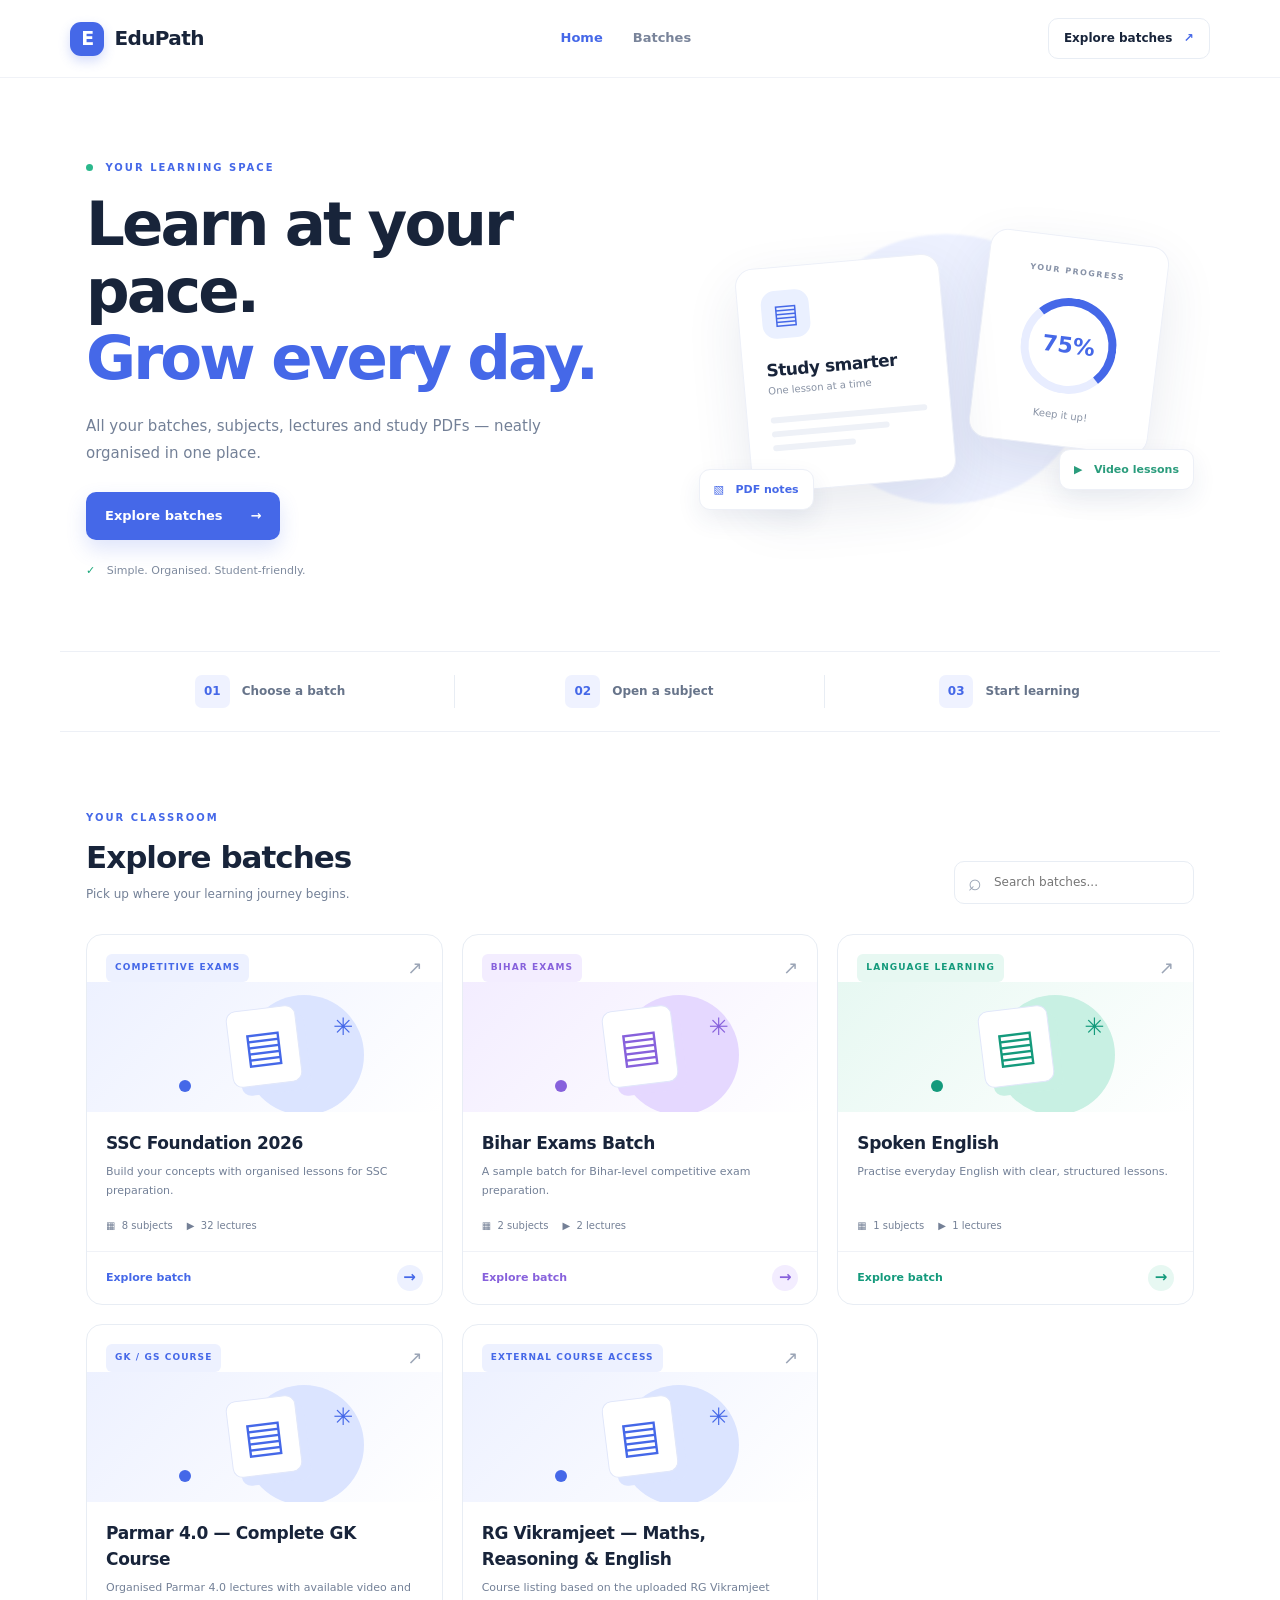
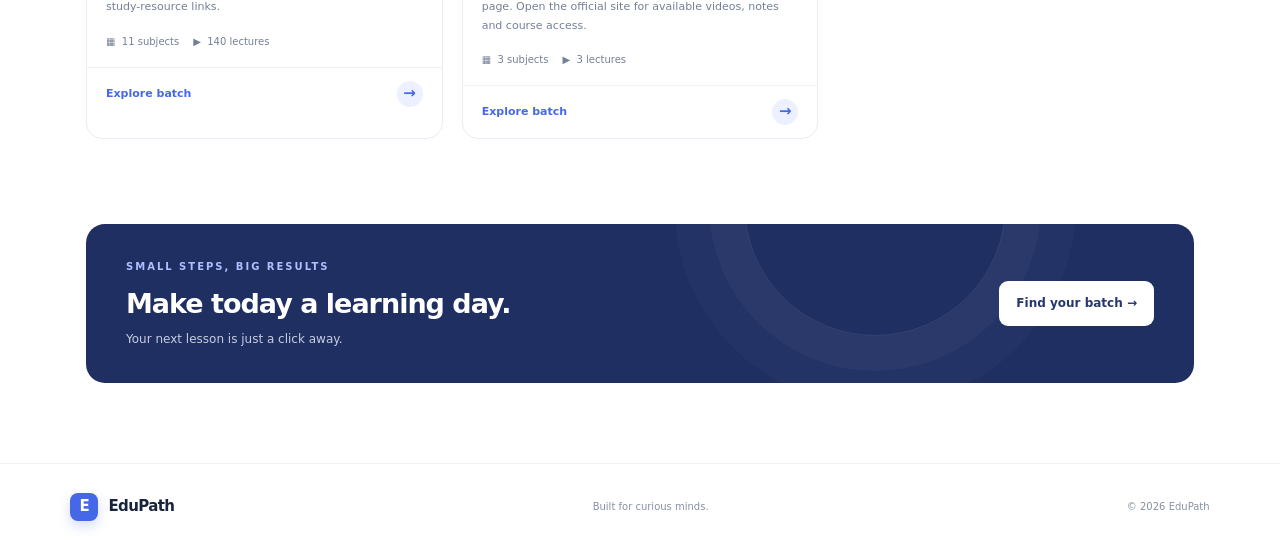
==== index.html @ 5b773308 "Add files via upload" ====
<!doctype html>
<html lang="en">
<head>
  <meta charset="utf-8">
  <meta name="viewport" content="width=device-width, initial-scale=1">
  <meta name="description" content="Free educational batches, subjects, lectures and PDF notes.">
  <title>EduPath — Learn Better</title>
  <link rel="stylesheet" href="styles.css">
</head>
<body>
  <header class="topbar">
    <a class="brand" href="index.html" aria-label="EduPath home"><span class="brand-mark">E</span><span>EduPath</span></a>
    <nav><a class="nav-link active" href="index.html">Home</a><a class="nav-link" href="#batches">Batches</a></nav>
    <a class="top-cta" href="#batches">Explore batches <span aria-hidden="true">↗</span></a>
  </header>

  <main>
    <section class="hero">
      <div class="hero-copy">
        <p class="eyebrow"><span class="eyebrow-dot"></span> YOUR LEARNING SPACE</p>
        <h1>Learn at your pace.<br><span>Grow every day.</span></h1>
        <p class="hero-description">All your batches, subjects, lectures and study PDFs — neatly organised in one place.</p>
        <a class="primary-button" href="#batches">Explore batches <span aria-hidden="true">→</span></a>
        <div class="hero-note"><span class="note-icon">✓</span> Simple. Organised. Student-friendly.</div>
      </div>
      <div class="hero-art" aria-hidden="true">
        <div class="art-glow"></div>
        <div class="art-card art-card-back"><span class="mini-label">YOUR PROGRESS</span><div class="progress-ring">75%</div><span class="art-muted">Keep it up!</span></div>
        <div class="art-card art-card-main"><div class="book-icon">▤</div><div class="art-title">Study smarter</div><div class="art-muted">One lesson at a time</div><div class="fake-lines"><i></i><i></i><i></i></div></div>
        <div class="floating-chip chip-video">▶ &nbsp; Video lessons</div>
        <div class="floating-chip chip-pdf">▧ &nbsp; PDF notes</div>
      </div>
    </section>

    <section class="stats" aria-label="Platform features">
      <div><strong>01</strong><span>Choose a batch</span></div><div><strong>02</strong><span>Open a subject</span></div><div><strong>03</strong><span>Start learning</span></div>
    </section>

    <section class="section" id="batches">
      <div class="section-heading">
        <div><p class="eyebrow">YOUR CLASSROOM</p><h2>Explore batches</h2><p class="section-subtitle">Pick up where your learning journey begins.</p></div>
        <label class="search-box"><span aria-hidden="true">⌕</span><input id="batch-search" type="search" placeholder="Search batches..." aria-label="Search batches"></label>
      </div>
      <div id="batch-grid" class="batch-grid" aria-live="polite"></div>
      <p id="empty-state" class="empty-state" hidden>No batches match your search.</p>
    </section>
    <section class="bottom-banner"><div><p class="eyebrow">SMALL STEPS, BIG RESULTS</p><h2>Make today a learning day.</h2><p>Your next lesson is just a click away.</p></div><a href="#batches" class="light-button">Find your batch →</a></section>
  </main>

  <footer><a class="brand footer-brand" href="index.html"><span class="brand-mark">E</span><span>EduPath</span></a><span>Built for curious minds.</span><span>© <span id="year"></span> EduPath</span></footer>
  <script src="data.js"></script>
  <script src="app.js"></script>
</body>
</html>
---- styles.css ----
:root{--ink:#18243a;--muted:#738097;--line:#e8edf4;--blue:#4568e8;--blue-dark:#3150c9;--paper:#fff;--soft:#f6f8fc;--green:#22a783;--shadow:0 14px 38px rgba(31,49,86,.07)}*{box-sizing:border-box}html{scroll-behavior:smooth}body{margin:0;background:#fff;color:var(--ink);font-family:Inter,ui-sans-serif,system-ui,-apple-system,BlinkMacSystemFont,"Segoe UI",sans-serif;font-size:15px;line-height:1.55}a{color:inherit;text-decoration:none}.topbar{height:78px;padding:0 max(5.5%,calc((100% - 1160px)/2));display:flex;align-items:center;justify-content:space-between;border-bottom:1px solid #f0f2f7;background:rgba(255,255,255,.94);gap:24px}.brand{display:inline-flex;align-items:center;gap:10px;font-weight:800;font-size:20px;letter-spacing:-.6px}.brand-mark{width:34px;height:34px;border-radius:11px;display:grid;place-items:center;background:var(--blue);color:white;font-size:19px;box-shadow:0 5px 12px #4568e83b}.topbar nav{display:flex;align-items:center;gap:30px}.nav-link{color:#79849a;font-size:13px;font-weight:650}.nav-link.active,.nav-link:hover{color:var(--blue)}.top-cta{padding:10px 15px;border:1px solid var(--line);border-radius:10px;font-size:12px;font-weight:750;white-space:nowrap}.top-cta span{color:var(--blue);margin-left:7px}.hero{max-width:1160px;margin:auto;padding:82px 26px 72px;display:grid;grid-template-columns:1.05fr .95fr;align-items:center;gap:65px;min-height:470px}.eyebrow{font-size:10px;letter-spacing:2px;font-weight:850;color:var(--blue);margin:0 0 14px}.eyebrow-dot{display:inline-block;width:7px;height:7px;border-radius:50%;background:#2bb88c;margin-right:7px}.hero h1,.page-hero h1{font-size:clamp(40px,5vw,61px);line-height:1.1;letter-spacing:-2.9px;margin:0;font-weight:820}.hero h1 span{color:var(--blue)}.hero-description{max-width:475px;color:var(--muted);font-size:15px;line-height:1.8;margin:22px 0 25px}.primary-button{display:inline-flex;align-items:center;gap:28px;background:var(--blue);color:#fff;padding:14px 19px;border-radius:10px;font-weight:750;font-size:13px;box-shadow:0 9px 20px #4568e82d;transition:transform .2s,background .2s}.primary-button:hover{background:var(--blue-dark);transform:translateY(-2px)}.hero-note{font-size:11px;color:#7e8a9e;margin-top:22px}.note-icon{color:#19a77a;font-weight:900;margin-right:8px}.hero-art{height:315px;position:relative;display:grid;place-items:center}.art-glow{position:absolute;width:290px;height:270px;border-radius:50%;background:#edf1ff;filter:blur(1px)}.art-card{position:absolute;background:#fff;border:1px solid #edf0f8;border-radius:18px;box-shadow:0 22px 55px #263b691b}.art-card-back{width:180px;height:210px;right:7%;top:25px;transform:rotate(7deg);padding:20px 17px;text-align:center}.mini-label{font-size:8px;letter-spacing:1.5px;color:#8893a8;font-weight:800}.progress-ring{width:96px;height:96px;border-radius:50%;border:8px solid #e8edff;border-top-color:var(--blue);border-right-color:var(--blue);display:grid;place-items:center;margin:17px auto 9px;color:var(--blue);font-size:22px;font-weight:850}.art-muted{font-size:10px;color:#8993a5}.art-card-main{width:205px;height:225px;left:9%;top:49px;padding:23px;transform:rotate(-5deg)}.book-icon{width:48px;height:48px;border-radius:14px;background:#eaf0ff;color:var(--blue);display:grid;place-items:center;font-size:27px;margin-bottom:18px}.art-title{font-size:17px;font-weight:850;letter-spacing:-.5px}.fake-lines{display:grid;gap:8px;margin-top:18px}.fake-lines i{height:6px;background:#eef1f7;border-radius:5px}.fake-lines i:nth-child(2){width:75%}.fake-lines i:nth-child(3){width:53%}.floating-chip{position:absolute;padding:11px 14px;background:#fff;border:1px solid #edf0f7;box-shadow:0 10px 24px #263b6915;border-radius:11px;font-size:11px;font-weight:750}.chip-video{right:0;bottom:37px;color:#2a9c7c}.chip-pdf{left:0;bottom:17px;color:var(--blue)}.stats{border-top:1px solid #edf0f6;border-bottom:1px solid #edf0f6;max-width:1160px;margin:auto;display:grid;grid-template-columns:repeat(3,1fr);padding:23px 26px}.stats>div{display:flex;align-items:center;justify-content:center;gap:12px;border-right:1px solid var(--line)}.stats>div:last-child{border:0}.stats strong{font-size:12px;color:var(--blue);background:#eff2ff;padding:7px 9px;border-radius:7px}.stats span{font-size:12px;color:#67748a;font-weight:650}.section{max-width:1160px;margin:auto;padding:78px 26px 85px}.section-heading{display:flex;align-items:flex-end;justify-content:space-between;gap:25px;margin-bottom:30px}.section-heading h2,.bottom-banner h2,.resource-panel h2,.video-caption h2{font-size:31px;line-height:1.2;letter-spacing:-1px;margin:0;font-weight:820}.section-subtitle{font-size:12px;color:var(--muted);margin:9px 0 0}.search-box{width:240px;display:flex;align-items:center;gap:10px;border:1px solid var(--line);border-radius:10px;padding:0 13px;height:43px;color:#9aa4b5}.search-box span{font-size:23px;line-height:1}.search-box input{width:100%;border:0;outline:0;background:transparent;font:inherit;font-size:12px;color:var(--ink)}.batch-grid{display:grid;grid-template-columns:repeat(3,minmax(0,1fr));gap:19px}.batch-card{--accent:var(--blue);--tint:#edf1ff;--orb:#dbe4ff;border:1px solid var(--line);border-radius:16px;overflow:hidden;background:#fff;transition:transform .22s,box-shadow .22s,border-color .22s}.batch-card:hover,.subject-card:hover{transform:translateY(-4px);box-shadow:var(--shadow);border-color:#d9e0f5}.batch-card.violet{--accent:#8761dc;--tint:#f3edff;--orb:#e5d8ff}.batch-card.green{--accent:#149a7c;--tint:#e7f8f2;--orb:#c8f0e3}.batch-card-top{padding:19px 19px 0;display:flex;align-items:center;justify-content:space-between}.category-tag{font-size:9px;letter-spacing:1.1px;font-weight:850;color:var(--accent);background:var(--tint);padding:7px 9px;border-radius:6px}.card-arrow{font-size:18px;color:#9ba5b6}.batch-illustration{height:130px;position:relative;overflow:hidden;display:grid;place-items:center;background:linear-gradient(135deg,var(--tint),#fff)}.illustration-circle{width:120px;height:120px;background:var(--orb);border-radius:50%;position:absolute;right:22%;top:13px}.illustration-book{position:relative;display:grid;place-items:center;width:70px;height:77px;background:#fff;border:1px solid #e1e7fa;box-shadow:8px 9px 0 var(--orb);border-radius:10px;color:var(--accent);font-size:43px;transform:rotate(-7deg)}.illustration-spark{position:absolute;right:25%;top:27px;font-size:24px;color:var(--accent)}.illustration-dot{position:absolute;left:26%;bottom:20px;width:12px;height:12px;border-radius:50%;background:var(--accent)}.batch-card-content{padding:18px 19px 17px}.batch-card-content h3,.subject-card h3{font-size:17px;letter-spacing:-.35px;margin:0 0 7px;font-weight:800}.batch-card-content p,.subject-card p{font-size:11px;color:var(--muted);line-height:1.7;margin:0;min-height:38px}.card-meta{display:flex;flex-wrap:wrap;gap:14px;margin-top:17px;color:#748096;font-size:10px}.card-bottom{padding:13px 19px;border-top:1px solid #f0f2f7;display:flex;align-items:center;justify-content:space-between;font-size:11px;font-weight:750;color:var(--accent)}.round-arrow{display:grid;place-items:center;width:26px;height:26px;border-radius:50%;background:var(--tint);font-size:15px}.empty-state{padding:30px;text-align:center;color:var(--muted);background:var(--soft);border-radius:12px;font-size:13px}.bottom-banner{max-width:1108px;margin:0 auto 80px;padding:35px 40px;border-radius:19px;background:#202f62;color:#fff;display:flex;align-items:center;justify-content:space-between;gap:25px;position:relative;overflow:hidden}.bottom-banner:after{content:"";position:absolute;width:260px;height:260px;border:1px solid #ffffff17;border-radius:50%;right:17%;top:-150px;box-shadow:0 0 0 35px #ffffff08,0 0 0 70px #ffffff05;pointer-events:none}.bottom-banner .eyebrow{color:#aebfff}.bottom-banner h2{font-size:27px}.bottom-banner p:not(.eyebrow){font-size:12px;color:#c6cde2;margin:9px 0 0}.light-button{white-space:nowrap;padding:13px 17px;background:#fff;color:#27376c;border-radius:9px;font-size:12px;font-weight:800;z-index:1}footer{border-top:1px solid #edf0f6;min-height:86px;padding:20px max(5.5%,calc((100% - 1160px)/2));display:flex;align-items:center;justify-content:space-between;gap:18px;color:#8791a4;font-size:10px}.footer-brand{font-size:15px;color:var(--ink)}.footer-brand .brand-mark{width:28px;height:28px;border-radius:8px;font-size:15px}.inner-page{min-height:70vh}.breadcrumbs{max-width:1160px;margin:auto;padding:25px 26px 0;display:flex;gap:10px;align-items:center;font-size:11px;color:#8a95a8}.breadcrumbs a{color:var(--blue);font-weight:650}.page-hero{padding:49px 26px 38px;max-width:1160px;margin:auto}.page-hero h1{font-size:clamp(35px,4vw,49px);letter-spacing:-2px}.page-hero .hero-description{margin:15px 0 17px}.meta-pills{display:flex;gap:9px;flex-wrap:wrap}.meta-pills span,.status-pill{background:#f0f3ff;color:#4a63c5;border-radius:7px;padding:7px 10px;font-size:10px;font-weight:750}.inner-section{padding-top:35px}.subject-grid{display:grid;grid-template-columns:repeat(3,minmax(0,1fr));gap:17px}.subject-card{border:1px solid var(--line);border-radius:14px;padding:20px;transition:transform .2s,box-shadow .2s,border-color .2s}.subject-card-top{display:flex;align-items:center;justify-content:space-between;margin-bottom:22px}.subject-icon{width:47px;height:47px;display:grid;place-items:center;border-radius:13px;background:#edf1ff;color:#4665de;font-size:22px;font-weight:800}.icon-1{background:#e8f8f2;color:#199779}.icon-2{background:#fff3e5;color:#d98b28}.icon-3{background:#f3edff;color:#8761dc}.subject-card h3{font-size:16px}.subject-card p{min-height:40px}.subject-card-bottom{border-top:1px solid #f0f2f7;margin-top:18px;padding-top:14px;display:flex;justify-content:space-between;gap:10px;font-size:10px;color:#77839a}.subject-card-bottom span:last-child{font-weight:750;color:var(--blue)}.lecture-list{display:grid;gap:10px}.lecture-row{display:flex;align-items:center;gap:16px;padding:17px 19px;border:1px solid var(--line);border-radius:12px;transition:background .2s,border-color .2s}.lecture-row:hover{background:#fafbff;border-color:#dce3f7}.lecture-number{font-size:11px;font-weight:800;color:#9ca7b9;width:22px}.lecture-play{width:38px;height:38px;border-radius:11px;display:grid;place-items:center;background:#edf1ff;color:var(--blue);font-size:12px}.lecture-info{flex:1;min-width:0;display:grid;gap:4px}.lecture-info strong{font-size:13px}.lecture-info small{font-size:10px;color:var(--muted);white-space:nowrap;overflow:hidden;text-overflow:ellipsis}.lecture-duration{font-size:10px;color:#8994a7;white-space:nowrap}.row-arrow{font-size:17px;color:var(--blue)}.compact-hero{padding-bottom:26px}.compact-hero h1{font-size:clamp(31px,4vw,43px)}.lecture-detail-grid{max-width:1108px;margin:0 auto 80px;padding:0 26px;display:grid;grid-template-columns:1.5fr .8fr;gap:22px;align-items:start}.video-panel,.resource-panel{border:1px solid var(--line);border-radius:16px;overflow:hidden;background:#fff}.video-frame{aspect-ratio:16/9;background:#1e2d5b;display:grid;place-items:center}.video-frame iframe{width:100%;height:100%;border:0}.video-placeholder{display:flex;flex-direction:column;align-items:center;gap:10px;color:#fff;text-align:center;padding:20px}.video-placeholder strong{font-size:16px}.video-placeholder span:not(.play-big),.video-placeholder a{font-size:11px;color:#c4cdea}.play-big{display:grid;place-items:center;width:56px;height:56px;border-radius:50%;background:#ffffff20;border:1px solid #ffffff4a;font-size:19px;padding-left:3px}.video-caption{padding:20px;display:flex;align-items:center;justify-content:space-between;gap:15px}.video-caption .eyebrow{margin-bottom:7px}.video-caption h2{font-size:17px}.resource-panel{padding:23px}.resource-panel h2{font-size:22px}.resource-panel .section-subtitle{line-height:1.7;margin-bottom:22px}.resource-link{display:flex;align-items:center;gap:12px;padding:13px 0;border-top:1px solid #edf0f6}.resource-icon{width:39px;height:42px;border-radius:9px;display:grid;place-items:center;background:#fff0ee;color:#df6659;font-size:10px;font-weight:900}.video-resource{background:#edf1ff;color:var(--blue)}.resource-link>span:nth-child(2){display:grid;gap:4px;flex:1}.resource-link strong{font-size:11px}.resource-link small{font-size:10px;color:var(--muted)}.resource-link>b{color:var(--blue)}.disabled-link{opacity:.55}.resource-tip{margin-top:15px;padding:12px;background:#f6f8fc;border-radius:9px;font-size:10px;color:#77839a;line-height:1.7}.resource-tip code{color:#425bd0;font-size:10px} [hidden]{display:none!important}
@media(max-width:850px){.hero{gap:25px;padding-top:62px}.hero h1{font-size:48px}.batch-grid,.subject-grid{grid-template-columns:repeat(2,minmax(0,1fr))}.bottom-banner{margin-left:26px;margin-right:26px}.lecture-detail-grid{grid-template-columns:1fr}.resource-panel{max-width:none}}@media(max-width:600px){.topbar{height:67px;padding:0 18px;gap:10px}.brand{font-size:17px}.brand-mark{width:30px;height:30px}.topbar nav{gap:13px}.nav-link{font-size:11px}.top-cta{padding:8px 10px;font-size:10px}.hero{grid-template-columns:1fr;padding:55px 22px 40px;gap:5px}.hero h1{font-size:45px;letter-spacing:-2px}.hero-description{font-size:13px;margin:17px 0 20px}.hero-art{height:260px;max-width:380px;width:100%;margin:0 auto}.art-card-main{left:10%;top:32px;transform:scale(.88) rotate(-5deg)}.art-card-back{right:8%;top:17px;transform:scale(.88) rotate(7deg)}.chip-video{right:0;bottom:22px}.chip-pdf{left:0;bottom:7px}.stats{padding:17px 8px}.stats>div{gap:6px;flex-direction:column;text-align:center}.stats strong{font-size:10px;padding:5px 7px}.stats span{font-size:9px}.section{padding:55px 18px 60px}.section-heading{align-items:flex-start;flex-direction:column;gap:17px}.section-heading h2{font-size:27px}.search-box{width:100%}.batch-grid,.subject-grid{grid-template-columns:1fr}.batch-illustration{height:115px}.batch-card-content p{min-height:0}.bottom-banner{margin:0 18px 55px;padding:27px 23px;align-items:flex-start;flex-direction:column}.bottom-banner h2{font-size:24px}.bottom-banner:after{right:-70px}footer{padding:22px 18px;flex-wrap:wrap;justify-content:space-between}footer>span:nth-child(2){display:none}.breadcrumbs{padding:20px 18px 0;flex-wrap:wrap}.page-hero{padding:37px 18px 28px}.page-hero h1{font-size:36px}.inner-section{padding-top:28px}.lecture-row{padding:13px 11px;gap:9px}.lecture-number{width:18px;font-size:10px}.lecture-play{width:32px;height:32px}.lecture-info strong{font-size:11px}.lecture-info small{font-size:9px}.lecture-duration{font-size:9px}.row-arrow{font-size:14px}.lecture-detail-grid{padding:0 18px;margin-bottom:55px}.video-caption{padding:15px;align-items:flex-start;flex-direction:column}.resource-panel{padding:19px}.compact-hero h1{font-size:31px}}
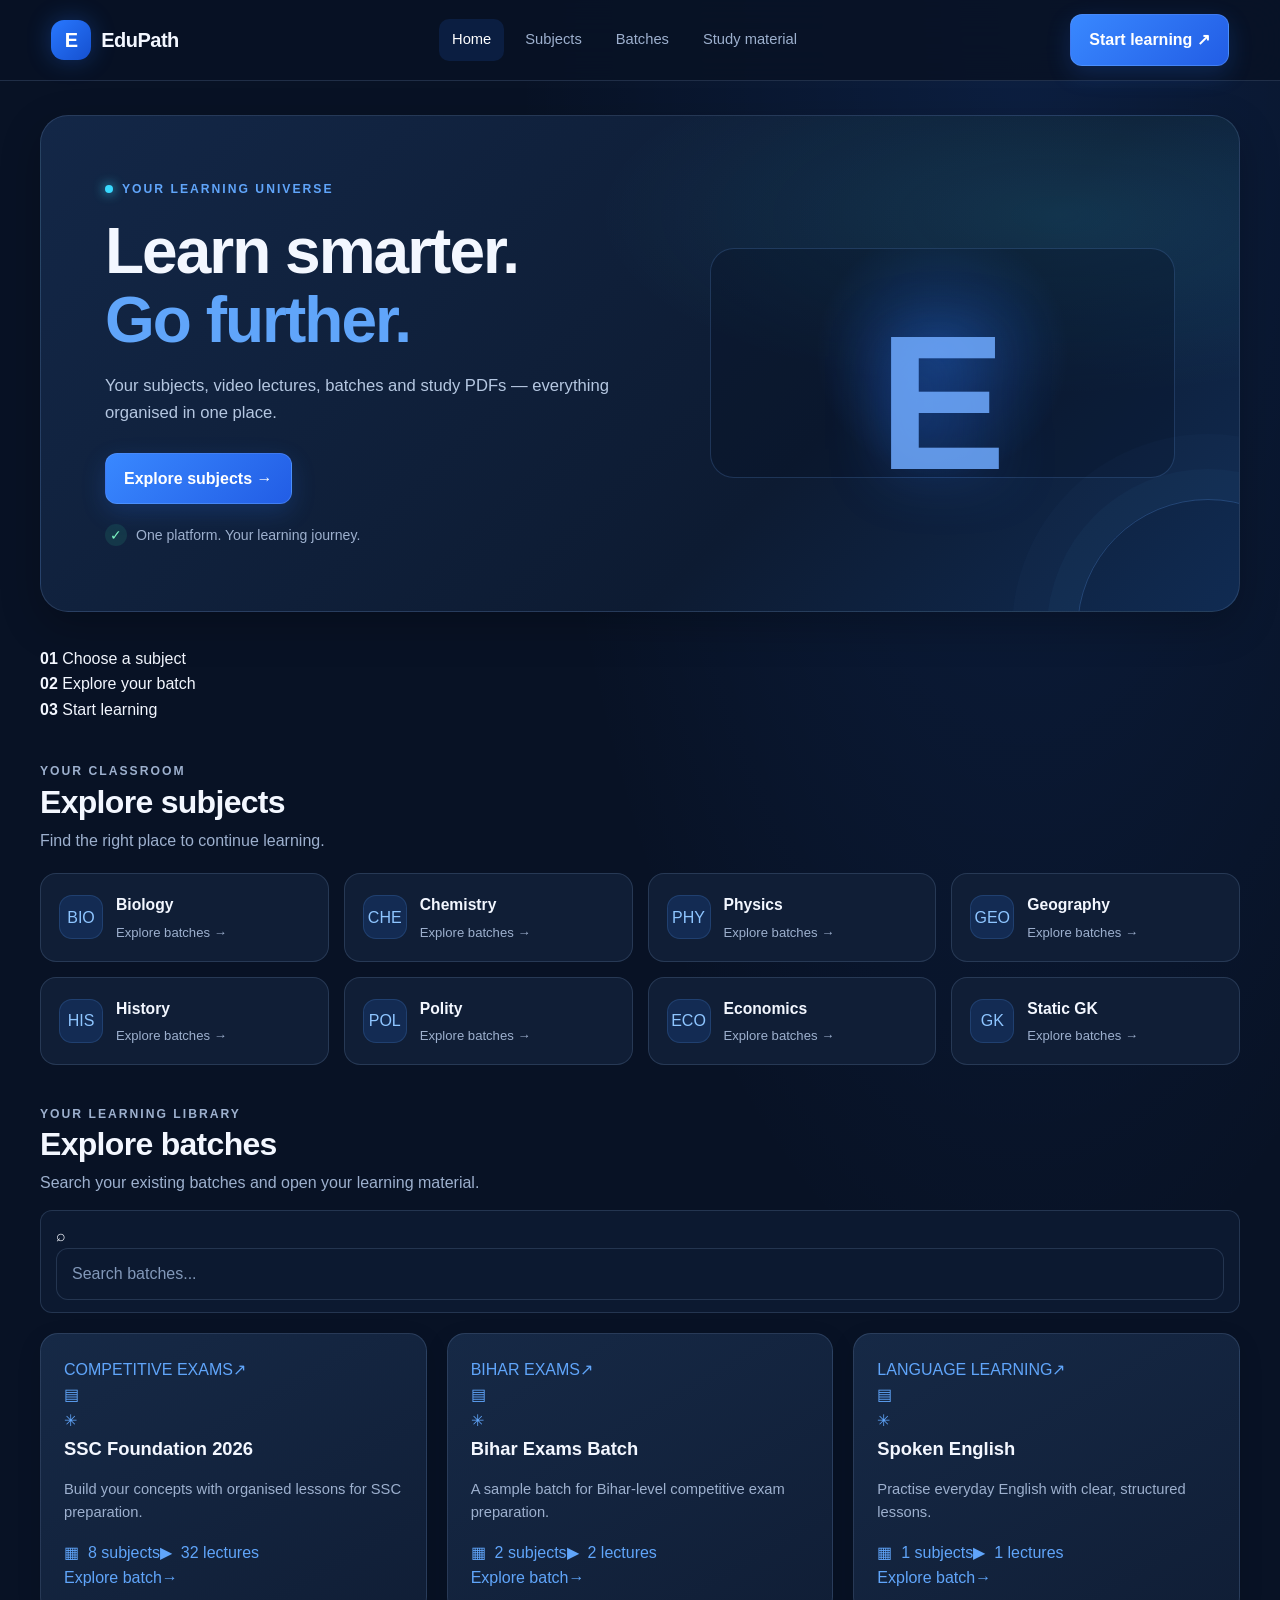
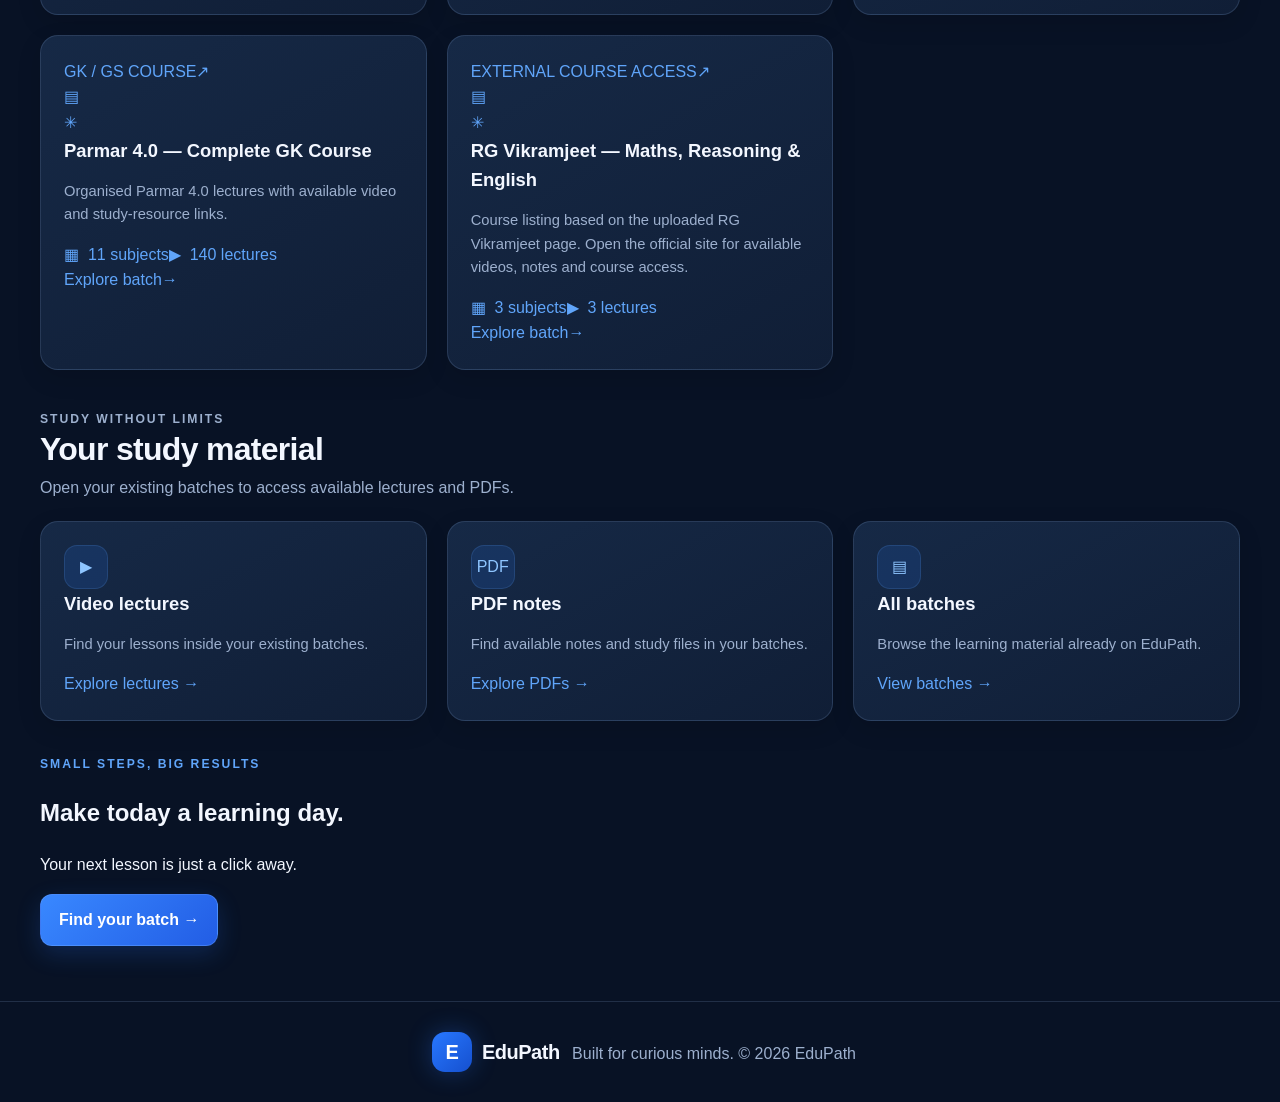
==== commit 5962be9d: "Update index.html" ====
--- a/index.html
+++ b/index.html
@@ -1,54 +1,220 @@
+
 <!doctype html>
 <html lang="en">
 <head>
   <meta charset="utf-8">
   <meta name="viewport" content="width=device-width, initial-scale=1">
-  <meta name="description" content="Free educational batches, subjects, lectures and PDF notes.">
-  <title>EduPath — Learn Better</title>
+  <meta name="theme-color" content="#081225">
+  <meta name="description" content="EduPath — your subjects, batches, video lectures and study PDFs in one place.">
+  <title>EduPath — Your Learning Universe</title>
   <link rel="stylesheet" href="styles.css">
 </head>
 <body>
+
   <header class="topbar">
-    <a class="brand" href="index.html" aria-label="EduPath home"><span class="brand-mark">E</span><span>EduPath</span></a>
-    <nav><a class="nav-link active" href="index.html">Home</a><a class="nav-link" href="#batches">Batches</a></nav>
-    <a class="top-cta" href="#batches">Explore batches <span aria-hidden="true">↗</span></a>
+    <a class="brand" href="index.html" aria-label="EduPath home">
+      <span class="brand-mark">E</span>
+      <span>EduPath</span>
+    </a>
+
+    <nav aria-label="Main navigation">
+      <a class="nav-link active" href="index.html">Home</a>
+      <a class="nav-link" href="#subjects">Subjects</a>
+      <a class="nav-link" href="#batches">Batches</a>
+      <a class="nav-link" href="#study-material">Study material</a>
+    </nav>
+
+    <a class="top-cta" href="#batches">Start learning ↗</a>
   </header>
 
   <main>
+
     <section class="hero">
       <div class="hero-copy">
-        <p class="eyebrow"><span class="eyebrow-dot"></span> YOUR LEARNING SPACE</p>
-        <h1>Learn at your pace.<br><span>Grow every day.</span></h1>
-        <p class="hero-description">All your batches, subjects, lectures and study PDFs — neatly organised in one place.</p>
-        <a class="primary-button" href="#batches">Explore batches <span aria-hidden="true">→</span></a>
-        <div class="hero-note"><span class="note-icon">✓</span> Simple. Organised. Student-friendly.</div>
-      </div>
-      <div class="hero-art" aria-hidden="true">
-        <div class="art-glow"></div>
-        <div class="art-card art-card-back"><span class="mini-label">YOUR PROGRESS</span><div class="progress-ring">75%</div><span class="art-muted">Keep it up!</span></div>
-        <div class="art-card art-card-main"><div class="book-icon">▤</div><div class="art-title">Study smarter</div><div class="art-muted">One lesson at a time</div><div class="fake-lines"><i></i><i></i><i></i></div></div>
-        <div class="floating-chip chip-video">▶ &nbsp; Video lessons</div>
-        <div class="floating-chip chip-pdf">▧ &nbsp; PDF notes</div>
-      </div>
-    </section>
-
-    <section class="stats" aria-label="Platform features">
-      <div><strong>01</strong><span>Choose a batch</span></div><div><strong>02</strong><span>Open a subject</span></div><div><strong>03</strong><span>Start learning</span></div>
+        <p class="eyebrow">
+          <span class="eyebrow-dot"></span>
+          YOUR LEARNING UNIVERSE
+        </p>
+
+        <h1>
+          Learn smarter.<br>
+          <span>Go further.</span>
+        </h1>
+
+        <p class="hero-description">
+          Your subjects, video lectures, batches and study PDFs —
+          everything organised in one place.
+        </p>
+
+        <a class="primary-button" href="#subjects">
+          Explore subjects →
+        </a>
+
+        <div class="hero-note">
+          <span class="note-icon">✓</span>
+          One platform. Your learning journey.
+        </div>
+      </div>
+
+      <div class="hero-art" aria-hidden="true"></div>
+    </section>
+
+    <section class="stats" aria-label="How EduPath works">
+      <div>
+        <strong>01</strong>
+        <span>Choose a subject</span>
+      </div>
+      <div>
+        <strong>02</strong>
+        <span>Explore your batch</span>
+      </div>
+      <div>
+        <strong>03</strong>
+        <span>Start learning</span>
+      </div>
+    </section>
+
+    <section class="section" id="subjects">
+      <div class="section-heading">
+        <div>
+          <p class="eyebrow">YOUR CLASSROOM</p>
+          <h2>Explore subjects</h2>
+          <p class="section-subtitle">
+            Find the right place to continue learning.
+          </p>
+        </div>
+      </div>
+
+      <div class="subject-grid">
+        <a class="subject-card" href="#batches">
+          <span class="subject-icon">BIO</span>
+          <span><h3>Biology</h3><p>Explore batches →</p></span>
+        </a>
+
+        <a class="subject-card" href="#batches">
+          <span class="subject-icon">CHE</span>
+          <span><h3>Chemistry</h3><p>Explore batches →</p></span>
+        </a>
+
+        <a class="subject-card" href="#batches">
+          <span class="subject-icon">PHY</span>
+          <span><h3>Physics</h3><p>Explore batches →</p></span>
+        </a>
+
+        <a class="subject-card" href="#batches">
+          <span class="subject-icon">GEO</span>
+          <span><h3>Geography</h3><p>Explore batches →</p></span>
+        </a>
+
+        <a class="subject-card" href="#batches">
+          <span class="subject-icon">HIS</span>
+          <span><h3>History</h3><p>Explore batches →</p></span>
+        </a>
+
+        <a class="subject-card" href="#batches">
+          <span class="subject-icon">POL</span>
+          <span><h3>Polity</h3><p>Explore batches →</p></span>
+        </a>
+
+        <a class="subject-card" href="#batches">
+          <span class="subject-icon">ECO</span>
+          <span><h3>Economics</h3><p>Explore batches →</p></span>
+        </a>
+
+        <a class="subject-card" href="#batches">
+          <span class="subject-icon">GK</span>
+          <span><h3>Static GK</h3><p>Explore batches →</p></span>
+        </a>
+      </div>
     </section>
 
     <section class="section" id="batches">
       <div class="section-heading">
-        <div><p class="eyebrow">YOUR CLASSROOM</p><h2>Explore batches</h2><p class="section-subtitle">Pick up where your learning journey begins.</p></div>
-        <label class="search-box"><span aria-hidden="true">⌕</span><input id="batch-search" type="search" placeholder="Search batches..." aria-label="Search batches"></label>
-      </div>
+        <div>
+          <p class="eyebrow">YOUR LEARNING LIBRARY</p>
+          <h2>Explore batches</h2>
+          <p class="section-subtitle">
+            Search your existing batches and open your learning material.
+          </p>
+        </div>
+
+        <label class="search-box">
+          <span aria-hidden="true">⌕</span>
+          <input
+            id="batch-search"
+            type="search"
+            placeholder="Search batches..."
+            aria-label="Search batches"
+          >
+        </label>
+      </div>
+
+      <!-- Keep this ID so app.js can load your existing batches. -->
       <div id="batch-grid" class="batch-grid" aria-live="polite"></div>
-      <p id="empty-state" class="empty-state" hidden>No batches match your search.</p>
-    </section>
-    <section class="bottom-banner"><div><p class="eyebrow">SMALL STEPS, BIG RESULTS</p><h2>Make today a learning day.</h2><p>Your next lesson is just a click away.</p></div><a href="#batches" class="light-button">Find your batch →</a></section>
+
+      <p id="empty-state" class="empty-state" hidden>
+        No batches match your search.
+      </p>
+    </section>
+
+    <section class="section" id="study-material">
+      <div class="section-heading">
+        <div>
+          <p class="eyebrow">STUDY WITHOUT LIMITS</p>
+          <h2>Your study material</h2>
+          <p class="section-subtitle">
+            Open your existing batches to access available lectures and PDFs.
+          </p>
+        </div>
+      </div>
+
+      <div class="batch-grid">
+        <a class="batch-card" href="#batches">
+          <div class="card-icon">▶</div>
+          <h3>Video lectures</h3>
+          <p>Find your lessons inside your existing batches.</p>
+          <span>Explore lectures →</span>
+        </a>
+
+        <a class="batch-card" href="#batches">
+          <div class="card-icon">PDF</div>
+          <h3>PDF notes</h3>
+          <p>Find available notes and study files in your batches.</p>
+          <span>Explore PDFs →</span>
+        </a>
+
+        <a class="batch-card" href="#batches">
+          <div class="card-icon">▤</div>
+          <h3>All batches</h3>
+          <p>Browse the learning material already on EduPath.</p>
+          <span>View batches →</span>
+        </a>
+      </div>
+    </section>
+
+    <section class="bottom-banner">
+      <div>
+        <p class="eyebrow">SMALL STEPS, BIG RESULTS</p>
+        <h2>Make today a learning day.</h2>
+        <p>Your next lesson is just a click away.</p>
+      </div>
+      <a href="#batches" class="primary-button">Find your batch →</a>
+    </section>
+
   </main>
 
-  <footer><a class="brand footer-brand" href="index.html"><span class="brand-mark">E</span><span>EduPath</span></a><span>Built for curious minds.</span><span>© <span id="year"></span> EduPath</span></footer>
+  <footer>
+    <a class="brand footer-brand" href="index.html">
+      <span class="brand-mark">E</span>
+      <span>EduPath</span>
+    </a>
+    <span>Built for curious minds.</span>
+    <span>© <span id="year"></span> EduPath</span>
+  </footer>
+
+  <!-- Keep both existing scripts connected. -->
   <script src="data.js"></script>
   <script src="app.js"></script>
+
 </body>
-</html>+</html>
--- a/styles.css
+++ b/styles.css
@@ -1,2 +1,674 @@
-:root{--ink:#18243a;--muted:#738097;--line:#e8edf4;--blue:#4568e8;--blue-dark:#3150c9;--paper:#fff;--soft:#f6f8fc;--green:#22a783;--shadow:0 14px 38px rgba(31,49,86,.07)}*{box-sizing:border-box}html{scroll-behavior:smooth}body{margin:0;background:#fff;color:var(--ink);font-family:Inter,ui-sans-serif,system-ui,-apple-system,BlinkMacSystemFont,"Segoe UI",sans-serif;font-size:15px;line-height:1.55}a{color:inherit;text-decoration:none}.topbar{height:78px;padding:0 max(5.5%,calc((100% - 1160px)/2));display:flex;align-items:center;justify-content:space-between;border-bottom:1px solid #f0f2f7;background:rgba(255,255,255,.94);gap:24px}.brand{display:inline-flex;align-items:center;gap:10px;font-weight:800;font-size:20px;letter-spacing:-.6px}.brand-mark{width:34px;height:34px;border-radius:11px;display:grid;place-items:center;background:var(--blue);color:white;font-size:19px;box-shadow:0 5px 12px #4568e83b}.topbar nav{display:flex;align-items:center;gap:30px}.nav-link{color:#79849a;font-size:13px;font-weight:650}.nav-link.active,.nav-link:hover{color:var(--blue)}.top-cta{padding:10px 15px;border:1px solid var(--line);border-radius:10px;font-size:12px;font-weight:750;white-space:nowrap}.top-cta span{color:var(--blue);margin-left:7px}.hero{max-width:1160px;margin:auto;padding:82px 26px 72px;display:grid;grid-template-columns:1.05fr .95fr;align-items:center;gap:65px;min-height:470px}.eyebrow{font-size:10px;letter-spacing:2px;font-weight:850;color:var(--blue);margin:0 0 14px}.eyebrow-dot{display:inline-block;width:7px;height:7px;border-radius:50%;background:#2bb88c;margin-right:7px}.hero h1,.page-hero h1{font-size:clamp(40px,5vw,61px);line-height:1.1;letter-spacing:-2.9px;margin:0;font-weight:820}.hero h1 span{color:var(--blue)}.hero-description{max-width:475px;color:var(--muted);font-size:15px;line-height:1.8;margin:22px 0 25px}.primary-button{display:inline-flex;align-items:center;gap:28px;background:var(--blue);color:#fff;padding:14px 19px;border-radius:10px;font-weight:750;font-size:13px;box-shadow:0 9px 20px #4568e82d;transition:transform .2s,background .2s}.primary-button:hover{background:var(--blue-dark);transform:translateY(-2px)}.hero-note{font-size:11px;color:#7e8a9e;margin-top:22px}.note-icon{color:#19a77a;font-weight:900;margin-right:8px}.hero-art{height:315px;position:relative;display:grid;place-items:center}.art-glow{position:absolute;width:290px;height:270px;border-radius:50%;background:#edf1ff;filter:blur(1px)}.art-card{position:absolute;background:#fff;border:1px solid #edf0f8;border-radius:18px;box-shadow:0 22px 55px #263b691b}.art-card-back{width:180px;height:210px;right:7%;top:25px;transform:rotate(7deg);padding:20px 17px;text-align:center}.mini-label{font-size:8px;letter-spacing:1.5px;color:#8893a8;font-weight:800}.progress-ring{width:96px;height:96px;border-radius:50%;border:8px solid #e8edff;border-top-color:var(--blue);border-right-color:var(--blue);display:grid;place-items:center;margin:17px auto 9px;color:var(--blue);font-size:22px;font-weight:850}.art-muted{font-size:10px;color:#8993a5}.art-card-main{width:205px;height:225px;left:9%;top:49px;padding:23px;transform:rotate(-5deg)}.book-icon{width:48px;height:48px;border-radius:14px;background:#eaf0ff;color:var(--blue);display:grid;place-items:center;font-size:27px;margin-bottom:18px}.art-title{font-size:17px;font-weight:850;letter-spacing:-.5px}.fake-lines{display:grid;gap:8px;margin-top:18px}.fake-lines i{height:6px;background:#eef1f7;border-radius:5px}.fake-lines i:nth-child(2){width:75%}.fake-lines i:nth-child(3){width:53%}.floating-chip{position:absolute;padding:11px 14px;background:#fff;border:1px solid #edf0f7;box-shadow:0 10px 24px #263b6915;border-radius:11px;font-size:11px;font-weight:750}.chip-video{right:0;bottom:37px;color:#2a9c7c}.chip-pdf{left:0;bottom:17px;color:var(--blue)}.stats{border-top:1px solid #edf0f6;border-bottom:1px solid #edf0f6;max-width:1160px;margin:auto;display:grid;grid-template-columns:repeat(3,1fr);padding:23px 26px}.stats>div{display:flex;align-items:center;justify-content:center;gap:12px;border-right:1px solid var(--line)}.stats>div:last-child{border:0}.stats strong{font-size:12px;color:var(--blue);background:#eff2ff;padding:7px 9px;border-radius:7px}.stats span{font-size:12px;color:#67748a;font-weight:650}.section{max-width:1160px;margin:auto;padding:78px 26px 85px}.section-heading{display:flex;align-items:flex-end;justify-content:space-between;gap:25px;margin-bottom:30px}.section-heading h2,.bottom-banner h2,.resource-panel h2,.video-caption h2{font-size:31px;line-height:1.2;letter-spacing:-1px;margin:0;font-weight:820}.section-subtitle{font-size:12px;color:var(--muted);margin:9px 0 0}.search-box{width:240px;display:flex;align-items:center;gap:10px;border:1px solid var(--line);border-radius:10px;padding:0 13px;height:43px;color:#9aa4b5}.search-box span{font-size:23px;line-height:1}.search-box input{width:100%;border:0;outline:0;background:transparent;font:inherit;font-size:12px;color:var(--ink)}.batch-grid{display:grid;grid-template-columns:repeat(3,minmax(0,1fr));gap:19px}.batch-card{--accent:var(--blue);--tint:#edf1ff;--orb:#dbe4ff;border:1px solid var(--line);border-radius:16px;overflow:hidden;background:#fff;transition:transform .22s,box-shadow .22s,border-color .22s}.batch-card:hover,.subject-card:hover{transform:translateY(-4px);box-shadow:var(--shadow);border-color:#d9e0f5}.batch-card.violet{--accent:#8761dc;--tint:#f3edff;--orb:#e5d8ff}.batch-card.green{--accent:#149a7c;--tint:#e7f8f2;--orb:#c8f0e3}.batch-card-top{padding:19px 19px 0;display:flex;align-items:center;justify-content:space-between}.category-tag{font-size:9px;letter-spacing:1.1px;font-weight:850;color:var(--accent);background:var(--tint);padding:7px 9px;border-radius:6px}.card-arrow{font-size:18px;color:#9ba5b6}.batch-illustration{height:130px;position:relative;overflow:hidden;display:grid;place-items:center;background:linear-gradient(135deg,var(--tint),#fff)}.illustration-circle{width:120px;height:120px;background:var(--orb);border-radius:50%;position:absolute;right:22%;top:13px}.illustration-book{position:relative;display:grid;place-items:center;width:70px;height:77px;background:#fff;border:1px solid #e1e7fa;box-shadow:8px 9px 0 var(--orb);border-radius:10px;color:var(--accent);font-size:43px;transform:rotate(-7deg)}.illustration-spark{position:absolute;right:25%;top:27px;font-size:24px;color:var(--accent)}.illustration-dot{position:absolute;left:26%;bottom:20px;width:12px;height:12px;border-radius:50%;background:var(--accent)}.batch-card-content{padding:18px 19px 17px}.batch-card-content h3,.subject-card h3{font-size:17px;letter-spacing:-.35px;margin:0 0 7px;font-weight:800}.batch-card-content p,.subject-card p{font-size:11px;color:var(--muted);line-height:1.7;margin:0;min-height:38px}.card-meta{display:flex;flex-wrap:wrap;gap:14px;margin-top:17px;color:#748096;font-size:10px}.card-bottom{padding:13px 19px;border-top:1px solid #f0f2f7;display:flex;align-items:center;justify-content:space-between;font-size:11px;font-weight:750;color:var(--accent)}.round-arrow{display:grid;place-items:center;width:26px;height:26px;border-radius:50%;background:var(--tint);font-size:15px}.empty-state{padding:30px;text-align:center;color:var(--muted);background:var(--soft);border-radius:12px;font-size:13px}.bottom-banner{max-width:1108px;margin:0 auto 80px;padding:35px 40px;border-radius:19px;background:#202f62;color:#fff;display:flex;align-items:center;justify-content:space-between;gap:25px;position:relative;overflow:hidden}.bottom-banner:after{content:"";position:absolute;width:260px;height:260px;border:1px solid #ffffff17;border-radius:50%;right:17%;top:-150px;box-shadow:0 0 0 35px #ffffff08,0 0 0 70px #ffffff05;pointer-events:none}.bottom-banner .eyebrow{color:#aebfff}.bottom-banner h2{font-size:27px}.bottom-banner p:not(.eyebrow){font-size:12px;color:#c6cde2;margin:9px 0 0}.light-button{white-space:nowrap;padding:13px 17px;background:#fff;color:#27376c;border-radius:9px;font-size:12px;font-weight:800;z-index:1}footer{border-top:1px solid #edf0f6;min-height:86px;padding:20px max(5.5%,calc((100% - 1160px)/2));display:flex;align-items:center;justify-content:space-between;gap:18px;color:#8791a4;font-size:10px}.footer-brand{font-size:15px;color:var(--ink)}.footer-brand .brand-mark{width:28px;height:28px;border-radius:8px;font-size:15px}.inner-page{min-height:70vh}.breadcrumbs{max-width:1160px;margin:auto;padding:25px 26px 0;display:flex;gap:10px;align-items:center;font-size:11px;color:#8a95a8}.breadcrumbs a{color:var(--blue);font-weight:650}.page-hero{padding:49px 26px 38px;max-width:1160px;margin:auto}.page-hero h1{font-size:clamp(35px,4vw,49px);letter-spacing:-2px}.page-hero .hero-description{margin:15px 0 17px}.meta-pills{display:flex;gap:9px;flex-wrap:wrap}.meta-pills span,.status-pill{background:#f0f3ff;color:#4a63c5;border-radius:7px;padding:7px 10px;font-size:10px;font-weight:750}.inner-section{padding-top:35px}.subject-grid{display:grid;grid-template-columns:repeat(3,minmax(0,1fr));gap:17px}.subject-card{border:1px solid var(--line);border-radius:14px;padding:20px;transition:transform .2s,box-shadow .2s,border-color .2s}.subject-card-top{display:flex;align-items:center;justify-content:space-between;margin-bottom:22px}.subject-icon{width:47px;height:47px;display:grid;place-items:center;border-radius:13px;background:#edf1ff;color:#4665de;font-size:22px;font-weight:800}.icon-1{background:#e8f8f2;color:#199779}.icon-2{background:#fff3e5;color:#d98b28}.icon-3{background:#f3edff;color:#8761dc}.subject-card h3{font-size:16px}.subject-card p{min-height:40px}.subject-card-bottom{border-top:1px solid #f0f2f7;margin-top:18px;padding-top:14px;display:flex;justify-content:space-between;gap:10px;font-size:10px;color:#77839a}.subject-card-bottom span:last-child{font-weight:750;color:var(--blue)}.lecture-list{display:grid;gap:10px}.lecture-row{display:flex;align-items:center;gap:16px;padding:17px 19px;border:1px solid var(--line);border-radius:12px;transition:background .2s,border-color .2s}.lecture-row:hover{background:#fafbff;border-color:#dce3f7}.lecture-number{font-size:11px;font-weight:800;color:#9ca7b9;width:22px}.lecture-play{width:38px;height:38px;border-radius:11px;display:grid;place-items:center;background:#edf1ff;color:var(--blue);font-size:12px}.lecture-info{flex:1;min-width:0;display:grid;gap:4px}.lecture-info strong{font-size:13px}.lecture-info small{font-size:10px;color:var(--muted);white-space:nowrap;overflow:hidden;text-overflow:ellipsis}.lecture-duration{font-size:10px;color:#8994a7;white-space:nowrap}.row-arrow{font-size:17px;color:var(--blue)}.compact-hero{padding-bottom:26px}.compact-hero h1{font-size:clamp(31px,4vw,43px)}.lecture-detail-grid{max-width:1108px;margin:0 auto 80px;padding:0 26px;display:grid;grid-template-columns:1.5fr .8fr;gap:22px;align-items:start}.video-panel,.resource-panel{border:1px solid var(--line);border-radius:16px;overflow:hidden;background:#fff}.video-frame{aspect-ratio:16/9;background:#1e2d5b;display:grid;place-items:center}.video-frame iframe{width:100%;height:100%;border:0}.video-placeholder{display:flex;flex-direction:column;align-items:center;gap:10px;color:#fff;text-align:center;padding:20px}.video-placeholder strong{font-size:16px}.video-placeholder span:not(.play-big),.video-placeholder a{font-size:11px;color:#c4cdea}.play-big{display:grid;place-items:center;width:56px;height:56px;border-radius:50%;background:#ffffff20;border:1px solid #ffffff4a;font-size:19px;padding-left:3px}.video-caption{padding:20px;display:flex;align-items:center;justify-content:space-between;gap:15px}.video-caption .eyebrow{margin-bottom:7px}.video-caption h2{font-size:17px}.resource-panel{padding:23px}.resource-panel h2{font-size:22px}.resource-panel .section-subtitle{line-height:1.7;margin-bottom:22px}.resource-link{display:flex;align-items:center;gap:12px;padding:13px 0;border-top:1px solid #edf0f6}.resource-icon{width:39px;height:42px;border-radius:9px;display:grid;place-items:center;background:#fff0ee;color:#df6659;font-size:10px;font-weight:900}.video-resource{background:#edf1ff;color:var(--blue)}.resource-link>span:nth-child(2){display:grid;gap:4px;flex:1}.resource-link strong{font-size:11px}.resource-link small{font-size:10px;color:var(--muted)}.resource-link>b{color:var(--blue)}.disabled-link{opacity:.55}.resource-tip{margin-top:15px;padding:12px;background:#f6f8fc;border-radius:9px;font-size:10px;color:#77839a;line-height:1.7}.resource-tip code{color:#425bd0;font-size:10px} [hidden]{display:none!important}
-@media(max-width:850px){.hero{gap:25px;padding-top:62px}.hero h1{font-size:48px}.batch-grid,.subject-grid{grid-template-columns:repeat(2,minmax(0,1fr))}.bottom-banner{margin-left:26px;margin-right:26px}.lecture-detail-grid{grid-template-columns:1fr}.resource-panel{max-width:none}}@media(max-width:600px){.topbar{height:67px;padding:0 18px;gap:10px}.brand{font-size:17px}.brand-mark{width:30px;height:30px}.topbar nav{gap:13px}.nav-link{font-size:11px}.top-cta{padding:8px 10px;font-size:10px}.hero{grid-template-columns:1fr;padding:55px 22px 40px;gap:5px}.hero h1{font-size:45px;letter-spacing:-2px}.hero-description{font-size:13px;margin:17px 0 20px}.hero-art{height:260px;max-width:380px;width:100%;margin:0 auto}.art-card-main{left:10%;top:32px;transform:scale(.88) rotate(-5deg)}.art-card-back{right:8%;top:17px;transform:scale(.88) rotate(7deg)}.chip-video{right:0;bottom:22px}.chip-pdf{left:0;bottom:7px}.stats{padding:17px 8px}.stats>div{gap:6px;flex-direction:column;text-align:center}.stats strong{font-size:10px;padding:5px 7px}.stats span{font-size:9px}.section{padding:55px 18px 60px}.section-heading{align-items:flex-start;flex-direction:column;gap:17px}.section-heading h2{font-size:27px}.search-box{width:100%}.batch-grid,.subject-grid{grid-template-columns:1fr}.batch-illustration{height:115px}.batch-card-content p{min-height:0}.bottom-banner{margin:0 18px 55px;padding:27px 23px;align-items:flex-start;flex-direction:column}.bottom-banner h2{font-size:24px}.bottom-banner:after{right:-70px}footer{padding:22px 18px;flex-wrap:wrap;justify-content:space-between}footer>span:nth-child(2){display:none}.breadcrumbs{padding:20px 18px 0;flex-wrap:wrap}.page-hero{padding:37px 18px 28px}.page-hero h1{font-size:36px}.inner-section{padding-top:28px}.lecture-row{padding:13px 11px;gap:9px}.lecture-number{width:18px;font-size:10px}.lecture-play{width:32px;height:32px}.lecture-info strong{font-size:11px}.lecture-info small{font-size:9px}.lecture-duration{font-size:9px}.row-arrow{font-size:14px}.lecture-detail-grid{padding:0 18px;margin-bottom:55px}.video-caption{padding:15px;align-items:flex-start;flex-direction:column}.resource-panel{padding:19px}.compact-hero h1{font-size:31px}}
+
+/* =====================================
+   EDUPATH — PREMIUM DARK BLUE DESIGN
+   ===================================== */
+
+:root {
+  --bg: #081225;
+  --surface: #101e36;
+  --surface-2: #162946;
+  --surface-3: #1c3456;
+  --blue: #2878ff;
+  --blue-light: #60a5fa;
+  --cyan: #38d9ff;
+  --text: #f3f7ff;
+  --muted: #9db0ce;
+  --border: rgba(145, 178, 224, 0.18);
+  --radius: 18px;
+  --shadow: 0 14px 40px rgba(0, 0, 0, 0.24);
+}
+
+* {
+  box-sizing: border-box;
+}
+
+html {
+  scroll-behavior: smooth;
+  scroll-padding-top: 90px;
+}
+
+body {
+  margin: 0;
+  background:
+    radial-gradient(ellipse at 80% 0%, rgba(40, 120, 255, 0.13), transparent 35%),
+    var(--bg);
+  color: var(--text);
+  font-family: Inter, "Segoe UI", Arial, sans-serif;
+  line-height: 1.6;
+  min-height: 100vh;
+}
+
+a {
+  color: var(--blue-light);
+  text-decoration: none;
+  transition: color 0.2s ease, background 0.2s ease;
+}
+
+a:hover {
+  color: var(--cyan);
+}
+
+button,
+input,
+select,
+textarea {
+  font: inherit;
+}
+
+button,
+.primary-button,
+.top-cta {
+  cursor: pointer;
+}
+
+/* NAVIGATION */
+
+.topbar {
+  position: sticky;
+  top: 0;
+  z-index: 100;
+  display: flex;
+  align-items: center;
+  justify-content: space-between;
+  gap: 20px;
+  padding: 14px clamp(16px, 4vw, 56px);
+  background: rgba(8, 18, 37, 0.9);
+  backdrop-filter: blur(18px);
+  border-bottom: 1px solid var(--border);
+}
+
+.brand {
+  display: inline-flex;
+  align-items: center;
+  gap: 10px;
+  color: var(--text);
+  font-size: 1.25rem;
+  font-weight: 800;
+  letter-spacing: -0.5px;
+}
+
+.brand-mark {
+  display: grid;
+  place-items: center;
+  width: 40px;
+  height: 40px;
+  border-radius: 13px;
+  color: white;
+  background: linear-gradient(135deg, var(--blue), #1550cf);
+  box-shadow: 0 0 24px rgba(40, 120, 255, 0.3);
+}
+
+.topbar nav {
+  display: flex;
+  align-items: center;
+  flex-wrap: wrap;
+  gap: 8px;
+}
+
+.nav-link {
+  padding: 9px 13px;
+  border-radius: 10px;
+  color: var(--muted);
+  font-size: 0.92rem;
+}
+
+.nav-link:hover,
+.nav-link.active {
+  background: rgba(40, 120, 255, 0.13);
+  color: white;
+}
+
+.top-cta,
+.primary-button {
+  display: inline-flex;
+  align-items: center;
+  justify-content: center;
+  gap: 10px;
+  padding: 12px 18px;
+  border: 1px solid rgba(111, 167, 255, 0.35);
+  border-radius: 12px;
+  color: white;
+  background: linear-gradient(135deg, #3988ff, #225de5);
+  font-weight: 700;
+  box-shadow: 0 8px 24px rgba(40, 120, 255, 0.2);
+}
+
+.top-cta:hover,
+.primary-button:hover {
+  color: white;
+  transform: translateY(-2px);
+  box-shadow: 0 12px 30px rgba(40, 120, 255, 0.32);
+}
+
+/* MAIN LAYOUT */
+
+main {
+  width: min(1200px, calc(100% - 40px));
+  margin: 0 auto;
+}
+
+section {
+  margin: 34px 0;
+}
+
+.hero {
+  position: relative;
+  display: grid;
+  grid-template-columns: 1.1fr 0.9fr;
+  align-items: center;
+  gap: 36px;
+  min-height: 410px;
+  padding: clamp(26px, 5vw, 64px);
+  overflow: hidden;
+  border: 1px solid var(--border);
+  border-radius: 28px;
+  background:
+    radial-gradient(ellipse at 85% 20%, rgba(56, 217, 255, 0.13), transparent 32%),
+    linear-gradient(135deg, #132747, #0d1b32 65%, #102b52);
+  box-shadow: var(--shadow);
+}
+
+.hero::after {
+  content: "";
+  position: absolute;
+  width: 260px;
+  height: 260px;
+  right: -100px;
+  bottom: -150px;
+  border: 1px solid rgba(96, 165, 250, 0.25);
+  border-radius: 50%;
+  box-shadow:
+    0 0 0 30px rgba(96, 165, 250, 0.035),
+    0 0 0 65px rgba(96, 165, 250, 0.025);
+  pointer-events: none;
+}
+
+.hero-copy {
+  position: relative;
+  z-index: 1;
+}
+
+.eyebrow {
+  display: flex;
+  align-items: center;
+  gap: 9px;
+  margin: 0 0 18px;
+  color: var(--blue-light);
+  font-size: 0.76rem;
+  font-weight: 800;
+  letter-spacing: 2px;
+}
+
+.eyebrow-dot {
+  width: 8px;
+  height: 8px;
+  border-radius: 50%;
+  background: var(--cyan);
+  box-shadow: 0 0 12px var(--cyan);
+}
+
+.hero h1 {
+  margin: 0 0 18px;
+  font-size: clamp(2.3rem, 5vw, 4.2rem);
+  line-height: 1.08;
+  letter-spacing: -2px;
+}
+
+.hero h1 span {
+  color: var(--blue-light);
+}
+
+.hero-description {
+  max-width: 510px;
+  margin: 0 0 26px;
+  color: #b5c7e1;
+  font-size: 1.04rem;
+}
+
+.hero-note {
+  display: flex;
+  align-items: center;
+  gap: 9px;
+  margin-top: 20px;
+  color: var(--muted);
+  font-size: 0.88rem;
+}
+
+.note-icon {
+  display: grid;
+  place-items: center;
+  width: 22px;
+  height: 22px;
+  border-radius: 50%;
+  color: #7df5c3;
+  background: rgba(53, 211, 153, 0.12);
+}
+
+/* OPTIONAL HERO ILLUSTRATION AREA */
+
+.hero-art {
+  position: relative;
+  min-height: 230px;
+  border: 1px solid rgba(112, 170, 255, 0.2);
+  border-radius: 24px;
+  background:
+    radial-gradient(circle at 50% 45%, rgba(40, 120, 255, 0.27), transparent 48%),
+    rgba(8, 18, 37, 0.35);
+}
+
+.hero-art::before {
+  content: "E";
+  position: absolute;
+  inset: 0;
+  display: grid;
+  place-items: center;
+  color: rgba(112, 170, 255, 0.85);
+  font-size: clamp(7rem, 15vw, 12rem);
+  font-weight: 900;
+  text-shadow: 0 0 60px rgba(40, 120, 255, 0.35);
+}
+
+/* SECTION HEADINGS */
+
+.section-heading {
+  display: flex;
+  align-items: end;
+  justify-content: space-between;
+  flex-wrap: wrap;
+  gap: 14px;
+  margin-bottom: 20px;
+}
+
+.section-heading h2,
+section > h2 {
+  margin: 0;
+  font-size: clamp(1.45rem, 3vw, 2rem);
+  line-height: 1.25;
+  letter-spacing: -0.7px;
+}
+
+.section-heading p {
+  margin: 6px 0 0;
+  color: var(--muted);
+}
+
+/* BATCHES */
+
+.batch-grid {
+  display: grid;
+  grid-template-columns: repeat(3, minmax(0, 1fr));
+  gap: 20px;
+}
+
+.batch-card {
+  position: relative;
+  padding: 23px;
+  overflow: hidden;
+  border: 1px solid var(--border);
+  border-radius: var(--radius);
+  background: linear-gradient(150deg, var(--surface-2), var(--surface));
+  box-shadow: 0 8px 25px rgba(0, 0, 0, 0.12);
+  transition: transform 0.25s ease, border-color 0.25s ease,
+    box-shadow 0.25s ease;
+}
+
+.batch-card:hover {
+  transform: translateY(-5px);
+  border-color: rgba(96, 165, 250, 0.6);
+  box-shadow: 0 16px 35px rgba(0, 0, 0, 0.24);
+}
+
+.batch-card h3 {
+  margin: 0 0 9px;
+  color: var(--text);
+  font-size: 1.15rem;
+}
+
+.batch-card p {
+  color: var(--muted);
+  font-size: 0.92rem;
+}
+
+.batch-card a {
+  display: inline-flex;
+  align-items: center;
+  gap: 7px;
+  margin-top: 10px;
+  font-weight: 700;
+}
+
+/* SUBJECTS */
+
+.subject-grid {
+  display: grid;
+  grid-template-columns: repeat(4, minmax(0, 1fr));
+  gap: 15px;
+}
+
+.subject-card {
+  display: flex;
+  align-items: center;
+  gap: 13px;
+  min-width: 0;
+  padding: 18px;
+  border: 1px solid var(--border);
+  border-radius: 16px;
+  background: var(--surface);
+  color: var(--text);
+  transition: transform 0.2s ease, background 0.2s ease,
+    border-color 0.2s ease;
+}
+
+.subject-card:hover {
+  transform: translateY(-3px);
+  background: var(--surface-2);
+  border-color: var(--blue-light);
+  color: white;
+}
+
+.subject-card h3,
+.subject-card h4 {
+  margin: 0;
+  font-size: 0.98rem;
+}
+
+.subject-card p {
+  margin: 4px 0 0;
+  color: var(--muted);
+  font-size: 0.82rem;
+}
+
+/* ICONS */
+
+.subject-icon,
+.card-icon,
+.lecture-icon {
+  display: grid;
+  flex-shrink: 0;
+  place-items: center;
+  width: 44px;
+  height: 44px;
+  border-radius: 13px;
+  color: #8ec5ff;
+  background: rgba(40, 120, 255, 0.15);
+  border: 1px solid rgba(96, 165, 250, 0.17);
+}
+
+/* LECTURES AND PDF LINKS */
+
+.lecture-list {
+  display: grid;
+  gap: 12px;
+}
+
+.lecture-item,
+.lecture-card,
+.pdf-card {
+  display: flex;
+  align-items: center;
+  gap: 15px;
+  padding: 17px;
+  border: 1px solid var(--border);
+  border-radius: 15px;
+  background: var(--surface);
+  transition: background 0.2s ease, border-color 0.2s ease;
+}
+
+.lecture-item:hover,
+.lecture-card:hover,
+.pdf-card:hover {
+  background: var(--surface-2);
+  border-color: rgba(96, 165, 250, 0.55);
+}
+
+.lecture-item h3,
+.lecture-card h3,
+.pdf-card h3 {
+  margin: 0;
+  color: var(--text);
+  font-size: 1rem;
+}
+
+.lecture-item p,
+.lecture-card p,
+.pdf-card p {
+  margin: 4px 0 0;
+  color: var(--muted);
+  font-size: 0.88rem;
+}
+
+.lecture-item a,
+.lecture-card a,
+.pdf-card a {
+  margin-left: auto;
+  font-weight: 700;
+}
+
+/* SEARCH AND FILTERS */
+
+.search-box,
+input[type="search"],
+input[type="text"],
+select,
+textarea {
+  width: 100%;
+  padding: 12px 15px;
+  color: var(--text);
+  background: #0c1930;
+  border: 1px solid var(--border);
+  border-radius: 12px;
+  outline: none;
+}
+
+.search-box:focus,
+input:focus,
+select:focus,
+textarea:focus {
+  border-color: var(--blue-light);
+  box-shadow: 0 0 0 3px rgba(40, 120, 255, 0.13);
+}
+
+input::placeholder,
+textarea::placeholder {
+  color: #8298b9;
+}
+
+/* GENERIC BUTTONS */
+
+button {
+  padding: 10px 16px;
+  border: 1px solid var(--border);
+  border-radius: 11px;
+  color: var(--text);
+  background: var(--surface-2);
+  transition: background 0.2s ease, transform 0.2s ease;
+}
+
+button:hover {
+  background: var(--surface-3);
+}
+
+button:focus-visible,
+a:focus-visible {
+  outline: 2px solid var(--cyan);
+  outline-offset: 3px;
+}
+
+/* BADGES AND TAGS */
+
+.badge,
+.tag,
+.category-label {
+  display: inline-flex;
+  align-items: center;
+  width: fit-content;
+  padding: 5px 10px;
+  border: 1px solid rgba(96, 165, 250, 0.2);
+  border-radius: 999px;
+  color: #9bcaff;
+  background: rgba(40, 120, 255, 0.12);
+  font-size: 0.76rem;
+  font-weight: 700;
+}
+
+/* EMPTY STATES AND DIVIDERS */
+
+hr {
+  height: 1px;
+  border: 0;
+  background: var(--border);
+  margin: 24px 0;
+}
+
+.empty-state {
+  padding: 32px 20px;
+  border: 1px dashed var(--border);
+  border-radius: var(--radius);
+  color: var(--muted);
+  text-align: center;
+}
+
+/* FOOTER */
+
+footer {
+  margin-top: 55px;
+  padding: 30px 20px;
+  border-top: 1px solid var(--border);
+  color: var(--muted);
+  text-align: center;
+}
+
+footer a {
+  margin: 0 8px;
+}
+
+/* RESPONSIVE — TABLETS */
+
+@media (max-width: 900px) {
+  main {
+    width: min(100% - 28px, 760px);
+  }
+
+  .hero {
+    grid-template-columns: 1fr;
+    gap: 25px;
+  }
+
+  .hero-art {
+    min-height: 190px;
+  }
+
+  .batch-grid {
+    grid-template-columns: repeat(2, minmax(0, 1fr));
+  }
+
+  .subject-grid {
+    grid-template-columns: repeat(2, minmax(0, 1fr));
+  }
+}
+
+/* RESPONSIVE — MOBILE */
+
+@media (max-width: 600px) {
+  .topbar {
+    gap: 10px;
+    padding: 12px 14px;
+    flex-wrap: wrap;
+  }
+
+  .brand {
+    font-size: 1.1rem;
+  }
+
+  .brand-mark {
+    width: 35px;
+    height: 35px;
+  }
+
+  .topbar nav {
+    order: 3;
+    width: 100%;
+    overflow-x: auto;
+    flex-wrap: nowrap;
+  }
+
+  .nav-link {
+    white-space: nowrap;
+  }
+
+  .top-cta {
+    padding: 9px 11px;
+    font-size: 0.82rem;
+  }
+
+  main {
+    width: calc(100% - 24px);
+  }
+
+  section {
+    margin: 24px 0;
+  }
+
+  .hero {
+    min-height: auto;
+    padding: 25px 20px;
+    border-radius: 22px;
+  }
+
+  .hero h1 {
+    font-size: clamp(2.2rem, 11vw, 3.2rem);
+    letter-spacing: -1.3px;
+  }
+
+  .hero-description {
+    font-size: 0.95rem;
+  }
+
+  .hero-art {
+    min-height: 150px;
+  }
+
+  .batch-grid,
+  .subject-grid {
+    grid-template-columns: 1fr;
+    gap: 12px;
+  }
+
+  .batch-card {
+    padding: 19px;
+  }
+
+  .subject-card {
+    padding: 15px;
+  }
+
+  .lecture-item,
+  .lecture-card,
+  .pdf-card {
+    align-items: flex-start;
+    flex-wrap: wrap;
+    padding: 14px;
+  }
+
+  .lecture-item a,
+  .lecture-card a,
+  .pdf-card a {
+    margin-left: 0;
+  }
+
+  .section-heading {
+    align-items: flex-start;
+  }
+}
+
+/* ACCESSIBILITY */
+
+@media (prefers-reduced-motion: reduce) {
+  *,
+  *::before,
+  *::after {
+    scroll-behavior: auto !important;
+    transition-duration: 0.01ms !important;
+    animation-duration: 0.01ms !important;
+  }
+}
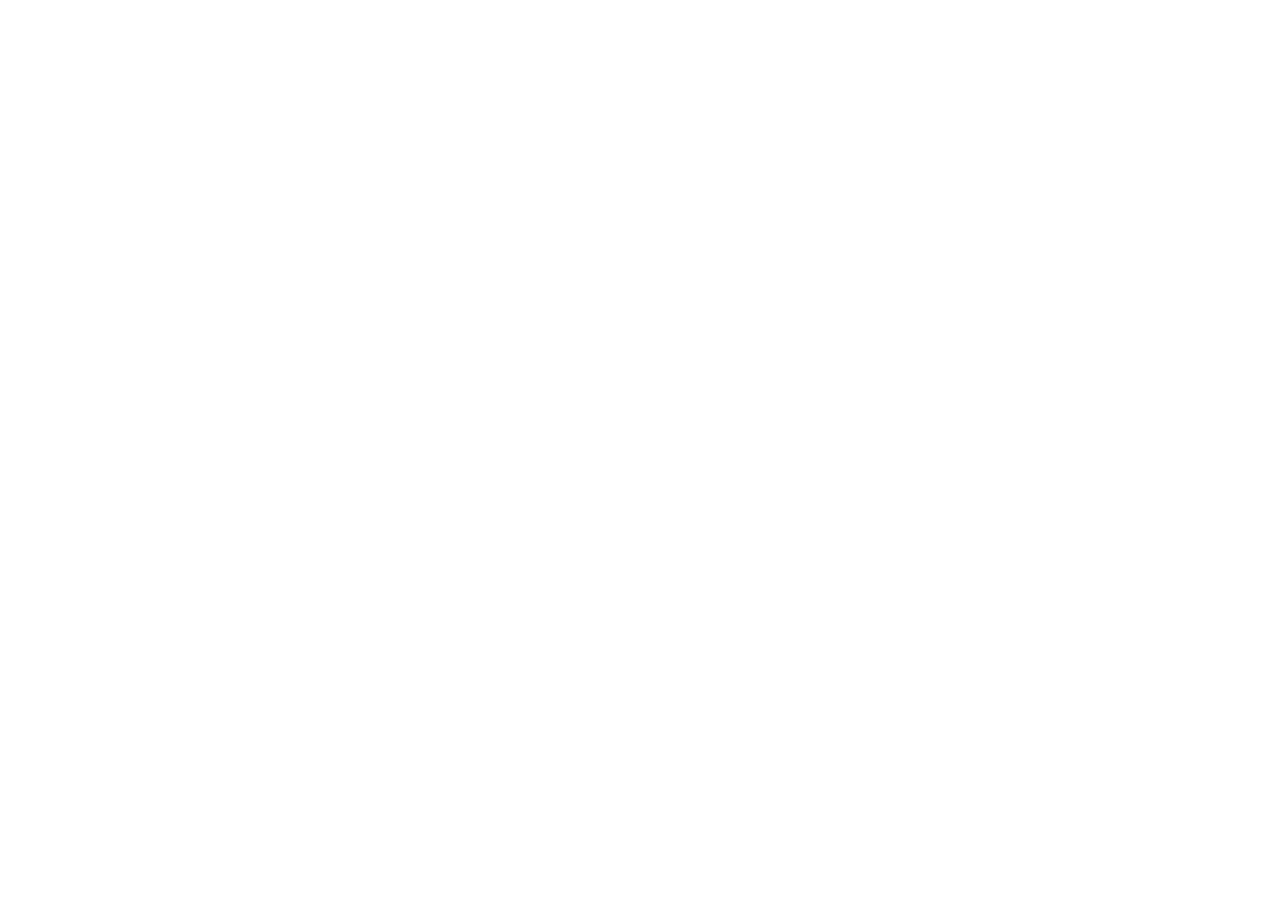
==== commit ee9ed03d: "Add files via upload" ====
--- a/index.html
+++ b/index.html
@@ -1,220 +1,12 @@
-
 <!doctype html>
 <html lang="en">
-<head>
-  <meta charset="utf-8">
-  <meta name="viewport" content="width=device-width, initial-scale=1">
-  <meta name="theme-color" content="#081225">
-  <meta name="description" content="EduPath — your subjects, batches, video lectures and study PDFs in one place.">
-  <title>EduPath — Your Learning Universe</title>
-  <link rel="stylesheet" href="styles.css">
-</head>
-<body>
-
-  <header class="topbar">
-    <a class="brand" href="index.html" aria-label="EduPath home">
-      <span class="brand-mark">E</span>
-      <span>EduPath</span>
-    </a>
-
-    <nav aria-label="Main navigation">
-      <a class="nav-link active" href="index.html">Home</a>
-      <a class="nav-link" href="#subjects">Subjects</a>
-      <a class="nav-link" href="#batches">Batches</a>
-      <a class="nav-link" href="#study-material">Study material</a>
-    </nav>
-
-    <a class="top-cta" href="#batches">Start learning ↗</a>
-  </header>
-
-  <main>
-
-    <section class="hero">
-      <div class="hero-copy">
-        <p class="eyebrow">
-          <span class="eyebrow-dot"></span>
-          YOUR LEARNING UNIVERSE
-        </p>
-
-        <h1>
-          Learn smarter.<br>
-          <span>Go further.</span>
-        </h1>
-
-        <p class="hero-description">
-          Your subjects, video lectures, batches and study PDFs —
-          everything organised in one place.
-        </p>
-
-        <a class="primary-button" href="#subjects">
-          Explore subjects →
-        </a>
-
-        <div class="hero-note">
-          <span class="note-icon">✓</span>
-          One platform. Your learning journey.
-        </div>
-      </div>
-
-      <div class="hero-art" aria-hidden="true"></div>
-    </section>
-
-    <section class="stats" aria-label="How EduPath works">
-      <div>
-        <strong>01</strong>
-        <span>Choose a subject</span>
-      </div>
-      <div>
-        <strong>02</strong>
-        <span>Explore your batch</span>
-      </div>
-      <div>
-        <strong>03</strong>
-        <span>Start learning</span>
-      </div>
-    </section>
-
-    <section class="section" id="subjects">
-      <div class="section-heading">
-        <div>
-          <p class="eyebrow">YOUR CLASSROOM</p>
-          <h2>Explore subjects</h2>
-          <p class="section-subtitle">
-            Find the right place to continue learning.
-          </p>
-        </div>
-      </div>
-
-      <div class="subject-grid">
-        <a class="subject-card" href="#batches">
-          <span class="subject-icon">BIO</span>
-          <span><h3>Biology</h3><p>Explore batches →</p></span>
-        </a>
-
-        <a class="subject-card" href="#batches">
-          <span class="subject-icon">CHE</span>
-          <span><h3>Chemistry</h3><p>Explore batches →</p></span>
-        </a>
-
-        <a class="subject-card" href="#batches">
-          <span class="subject-icon">PHY</span>
-          <span><h3>Physics</h3><p>Explore batches →</p></span>
-        </a>
-
-        <a class="subject-card" href="#batches">
-          <span class="subject-icon">GEO</span>
-          <span><h3>Geography</h3><p>Explore batches →</p></span>
-        </a>
-
-        <a class="subject-card" href="#batches">
-          <span class="subject-icon">HIS</span>
-          <span><h3>History</h3><p>Explore batches →</p></span>
-        </a>
-
-        <a class="subject-card" href="#batches">
-          <span class="subject-icon">POL</span>
-          <span><h3>Polity</h3><p>Explore batches →</p></span>
-        </a>
-
-        <a class="subject-card" href="#batches">
-          <span class="subject-icon">ECO</span>
-          <span><h3>Economics</h3><p>Explore batches →</p></span>
-        </a>
-
-        <a class="subject-card" href="#batches">
-          <span class="subject-icon">GK</span>
-          <span><h3>Static GK</h3><p>Explore batches →</p></span>
-        </a>
-      </div>
-    </section>
-
-    <section class="section" id="batches">
-      <div class="section-heading">
-        <div>
-          <p class="eyebrow">YOUR LEARNING LIBRARY</p>
-          <h2>Explore batches</h2>
-          <p class="section-subtitle">
-            Search your existing batches and open your learning material.
-          </p>
-        </div>
-
-        <label class="search-box">
-          <span aria-hidden="true">⌕</span>
-          <input
-            id="batch-search"
-            type="search"
-            placeholder="Search batches..."
-            aria-label="Search batches"
-          >
-        </label>
-      </div>
-
-      <!-- Keep this ID so app.js can load your existing batches. -->
-      <div id="batch-grid" class="batch-grid" aria-live="polite"></div>
-
-      <p id="empty-state" class="empty-state" hidden>
-        No batches match your search.
-      </p>
-    </section>
-
-    <section class="section" id="study-material">
-      <div class="section-heading">
-        <div>
-          <p class="eyebrow">STUDY WITHOUT LIMITS</p>
-          <h2>Your study material</h2>
-          <p class="section-subtitle">
-            Open your existing batches to access available lectures and PDFs.
-          </p>
-        </div>
-      </div>
-
-      <div class="batch-grid">
-        <a class="batch-card" href="#batches">
-          <div class="card-icon">▶</div>
-          <h3>Video lectures</h3>
-          <p>Find your lessons inside your existing batches.</p>
-          <span>Explore lectures →</span>
-        </a>
-
-        <a class="batch-card" href="#batches">
-          <div class="card-icon">PDF</div>
-          <h3>PDF notes</h3>
-          <p>Find available notes and study files in your batches.</p>
-          <span>Explore PDFs →</span>
-        </a>
-
-        <a class="batch-card" href="#batches">
-          <div class="card-icon">▤</div>
-          <h3>All batches</h3>
-          <p>Browse the learning material already on EduPath.</p>
-          <span>View batches →</span>
-        </a>
-      </div>
-    </section>
-
-    <section class="bottom-banner">
-      <div>
-        <p class="eyebrow">SMALL STEPS, BIG RESULTS</p>
-        <h2>Make today a learning day.</h2>
-        <p>Your next lesson is just a click away.</p>
-      </div>
-      <a href="#batches" class="primary-button">Find your batch →</a>
-    </section>
-
-  </main>
-
-  <footer>
-    <a class="brand footer-brand" href="index.html">
-      <span class="brand-mark">E</span>
-      <span>EduPath</span>
-    </a>
-    <span>Built for curious minds.</span>
-    <span>© <span id="year"></span> EduPath</span>
-  </footer>
-
-  <!-- Keep both existing scripts connected. -->
-  <script src="data.js"></script>
-  <script src="app.js"></script>
-
-</body>
-</html>
+  <head>
+    <meta charset="UTF-8" />
+    <meta name="viewport" content="width=device-width, initial-scale=1.0" />
+    <meta name="theme-color" content="#132c4d" />
+    <meta name="description" content="FutureBook — your study space for JEE, NEET and competitive exams." />
+    <link rel="manifest" href="/manifest.webmanifest" />
+    <title>FutureBook — Learn for what’s next</title>
+  </head>
+  <body><div id="app"></div><script type="module" src="/src/main.js"></script></body>
+</html>
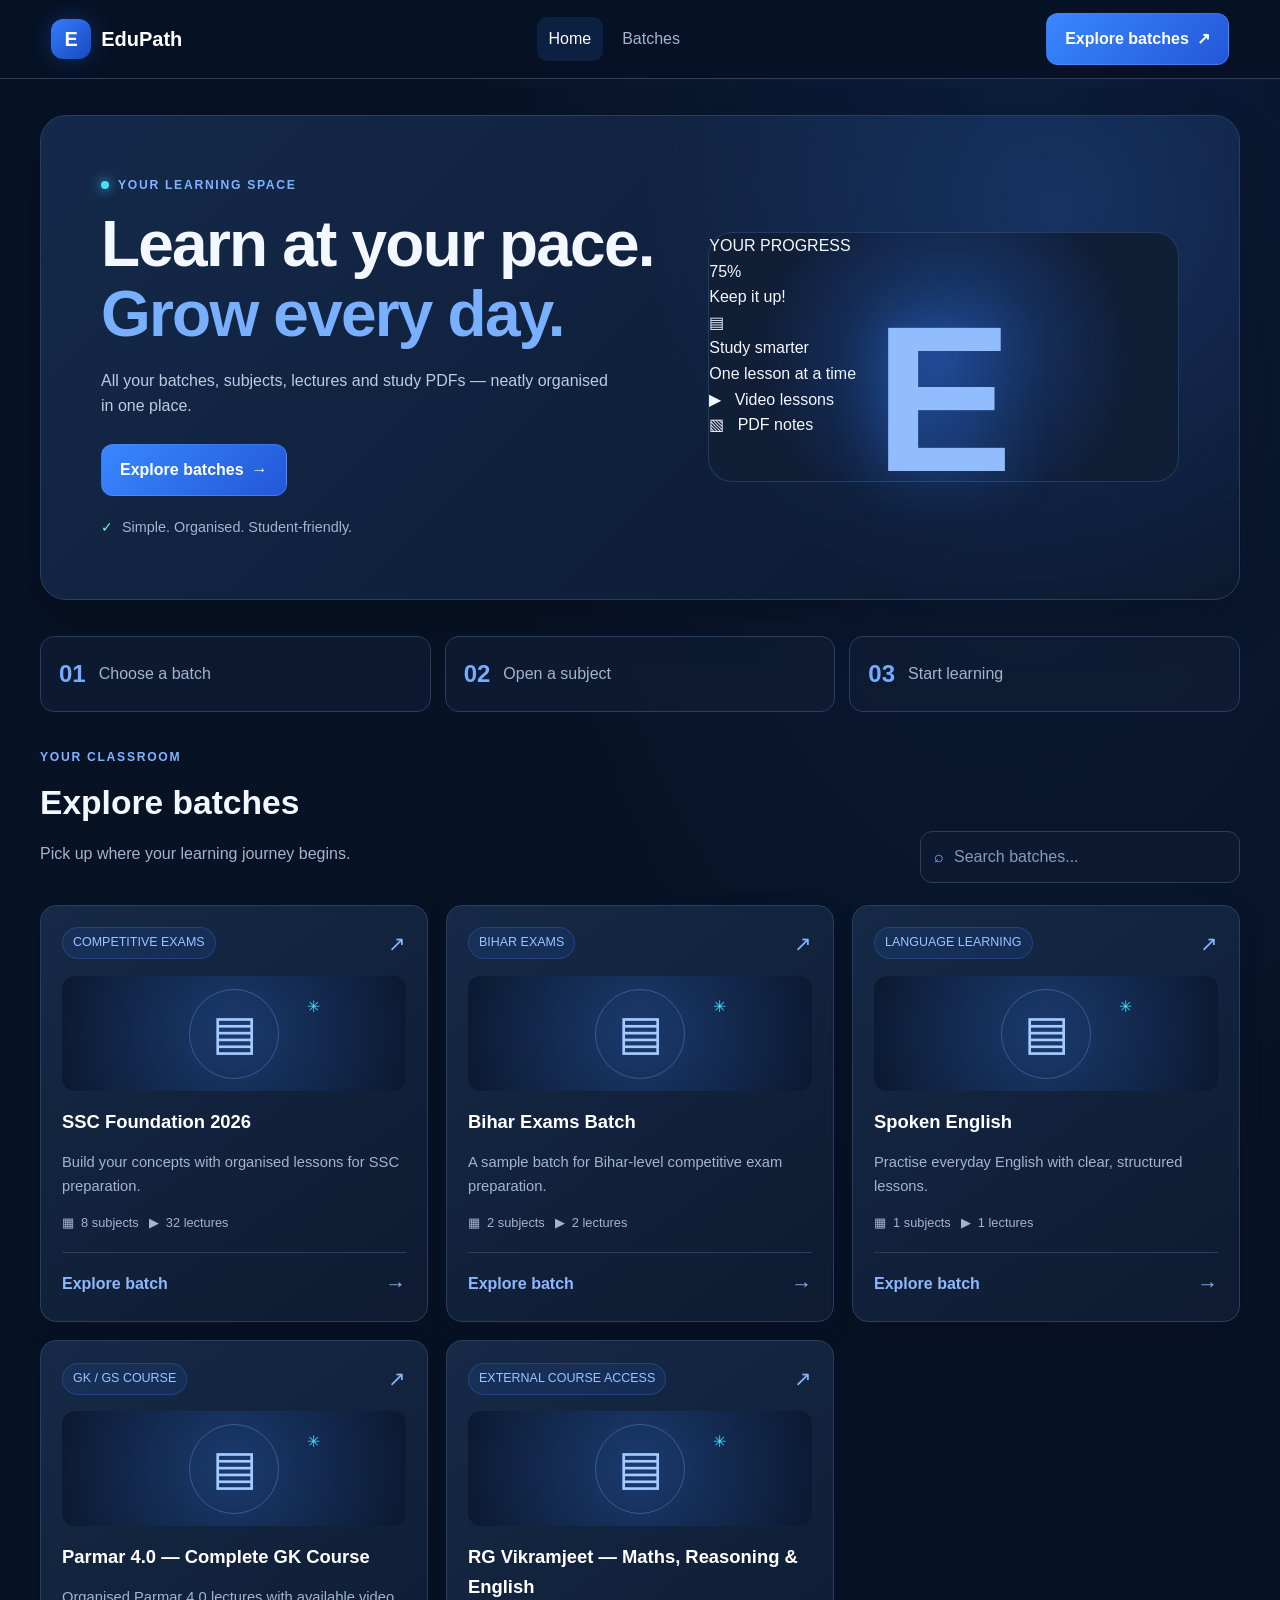
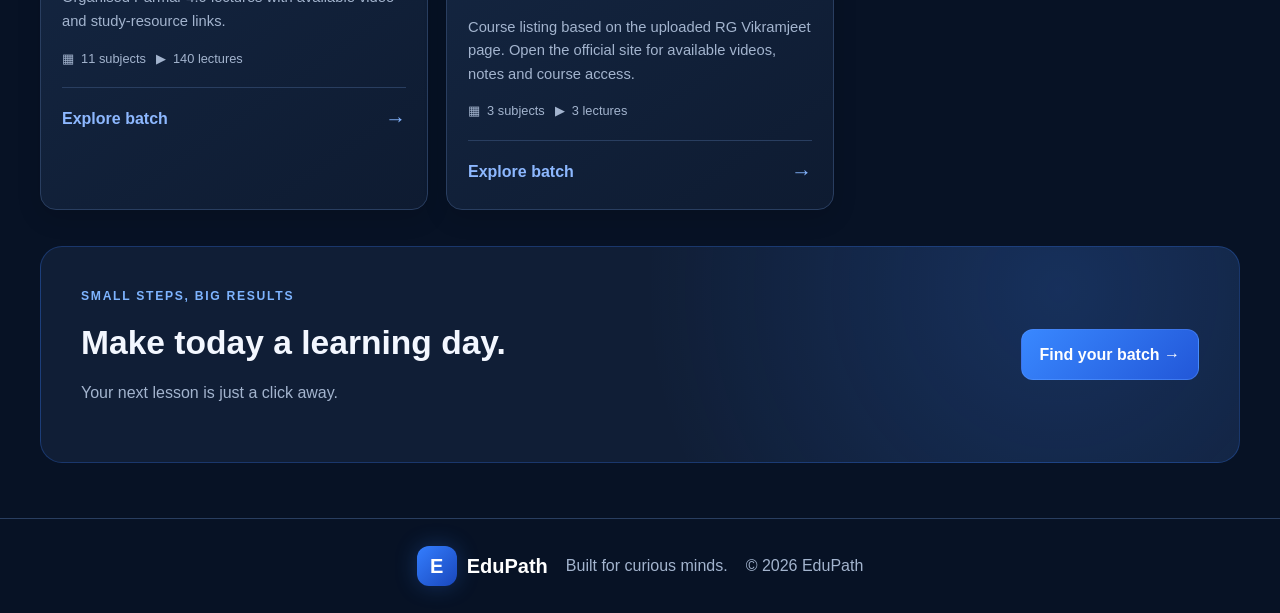
==== commit d5b6287a: "Add files via upload" ====
--- a/index.html
+++ b/index.html
@@ -1,12 +1,54 @@
 <!doctype html>
 <html lang="en">
-  <head>
-    <meta charset="UTF-8" />
-    <meta name="viewport" content="width=device-width, initial-scale=1.0" />
-    <meta name="theme-color" content="#132c4d" />
-    <meta name="description" content="FutureBook — your study space for JEE, NEET and competitive exams." />
-    <link rel="manifest" href="/manifest.webmanifest" />
-    <title>FutureBook — Learn for what’s next</title>
-  </head>
-  <body><div id="app"></div><script type="module" src="/src/main.js"></script></body>
+<head>
+  <meta charset="utf-8">
+  <meta name="viewport" content="width=device-width, initial-scale=1">
+  <meta name="description" content="Free educational batches, subjects, lectures and PDF notes.">
+  <title>EduPath — Learn Better</title>
+  <link rel="stylesheet" href="styles.css">
+</head>
+<body>
+  <header class="topbar">
+    <a class="brand" href="index.html" aria-label="EduPath home"><span class="brand-mark">E</span><span>EduPath</span></a>
+    <nav><a class="nav-link active" href="index.html">Home</a><a class="nav-link" href="#batches">Batches</a></nav>
+    <a class="top-cta" href="#batches">Explore batches <span aria-hidden="true">↗</span></a>
+  </header>
+
+  <main>
+    <section class="hero">
+      <div class="hero-copy">
+        <p class="eyebrow"><span class="eyebrow-dot"></span> YOUR LEARNING SPACE</p>
+        <h1>Learn at your pace.<br><span>Grow every day.</span></h1>
+        <p class="hero-description">All your batches, subjects, lectures and study PDFs — neatly organised in one place.</p>
+        <a class="primary-button" href="#batches">Explore batches <span aria-hidden="true">→</span></a>
+        <div class="hero-note"><span class="note-icon">✓</span> Simple. Organised. Student-friendly.</div>
+      </div>
+      <div class="hero-art" aria-hidden="true">
+        <div class="art-glow"></div>
+        <div class="art-card art-card-back"><span class="mini-label">YOUR PROGRESS</span><div class="progress-ring">75%</div><span class="art-muted">Keep it up!</span></div>
+        <div class="art-card art-card-main"><div class="book-icon">▤</div><div class="art-title">Study smarter</div><div class="art-muted">One lesson at a time</div><div class="fake-lines"><i></i><i></i><i></i></div></div>
+        <div class="floating-chip chip-video">▶ &nbsp; Video lessons</div>
+        <div class="floating-chip chip-pdf">▧ &nbsp; PDF notes</div>
+      </div>
+    </section>
+
+    <section class="stats" aria-label="Platform features">
+      <div><strong>01</strong><span>Choose a batch</span></div><div><strong>02</strong><span>Open a subject</span></div><div><strong>03</strong><span>Start learning</span></div>
+    </section>
+
+    <section class="section" id="batches">
+      <div class="section-heading">
+        <div><p class="eyebrow">YOUR CLASSROOM</p><h2>Explore batches</h2><p class="section-subtitle">Pick up where your learning journey begins.</p></div>
+        <label class="search-box"><span aria-hidden="true">⌕</span><input id="batch-search" type="search" placeholder="Search batches..." aria-label="Search batches"></label>
+      </div>
+      <div id="batch-grid" class="batch-grid" aria-live="polite"></div>
+      <p id="empty-state" class="empty-state" hidden>No batches match your search.</p>
+    </section>
+    <section class="bottom-banner"><div><p class="eyebrow">SMALL STEPS, BIG RESULTS</p><h2>Make today a learning day.</h2><p>Your next lesson is just a click away.</p></div><a href="#batches" class="light-button">Find your batch →</a></section>
+  </main>
+
+  <footer><a class="brand footer-brand" href="index.html"><span class="brand-mark">E</span><span>EduPath</span></a><span>Built for curious minds.</span><span>© <span id="year"></span> EduPath</span></footer>
+  <script src="data.js"></script>
+  <script src="app.js"></script>
+</body>
 </html>
--- a/styles.css
+++ b/styles.css
@@ -0,0 +1,1026 @@
+
+/* ==========================================
+   EDUPATH PREMIUM — COMPLETE STYLESHEET
+   ========================================== */
+
+:root {
+  --bg: #071225;
+  --panel: #101e36;
+  --panel2: #152744;
+  --blue: #347eff;
+  --cyan: #48dcff;
+  --text: #f3f7ff;
+  --muted: #a3b4ce;
+  --border: #293e60;
+  --radius: 16px;
+}
+
+* {
+  box-sizing: border-box;
+}
+
+html {
+  scroll-behavior: smooth;
+  scroll-padding-top: 90px;
+}
+
+body {
+  margin: 0;
+  min-height: 100vh;
+  background:
+    radial-gradient(ellipse at 80% 0%, #15336555, transparent 40%),
+    var(--bg);
+  color: var(--text);
+  font-family: Inter, "Segoe UI", Arial, sans-serif;
+  line-height: 1.6;
+}
+
+a {
+  color: #8db8ff;
+  text-decoration: none;
+  transition: 0.2s ease;
+}
+
+a:hover {
+  color: var(--cyan);
+}
+
+button,
+input,
+select,
+textarea {
+  font: inherit;
+}
+
+button,
+a {
+  -webkit-tap-highlight-color: transparent;
+}
+
+main {
+  width: min(1200px, calc(100% - 36px));
+  margin: auto;
+}
+
+section {
+  margin: 36px 0;
+}
+
+/* NAVIGATION */
+
+.topbar {
+  position: sticky;
+  top: 0;
+  z-index: 100;
+  display: flex;
+  align-items: center;
+  justify-content: space-between;
+  flex-wrap: wrap;
+  gap: 15px;
+  padding: 13px clamp(14px, 4vw, 55px);
+  background: #071225ed;
+  backdrop-filter: blur(18px);
+  border-bottom: 1px solid var(--border);
+}
+
+.brand {
+  display: inline-flex;
+  align-items: center;
+  gap: 10px;
+  color: white;
+  font-size: 1.25rem;
+  font-weight: 800;
+}
+
+.brand-mark {
+  display: grid;
+  place-items: center;
+  width: 40px;
+  height: 40px;
+  border-radius: 12px;
+  background: linear-gradient(135deg, var(--blue), #1947bc);
+  box-shadow: 0 0 22px #347eff44;
+}
+
+.topbar nav {
+  display: flex;
+  flex-wrap: wrap;
+  gap: 7px;
+}
+
+.nav-link {
+  padding: 9px 12px;
+  border-radius: 10px;
+  color: var(--muted);
+}
+
+.nav-link:hover,
+.nav-link.active {
+  background: #347eff22;
+  color: white;
+}
+
+.top-cta,
+.primary-button,
+.light-button {
+  display: inline-flex;
+  align-items: center;
+  justify-content: center;
+  gap: 8px;
+  padding: 12px 18px;
+  border: 1px solid #6098ff66;
+  border-radius: 12px;
+  background: linear-gradient(135deg, #3988ff, #2257d8);
+  color: white;
+  font-weight: 750;
+}
+
+.top-cta:hover,
+.primary-button:hover,
+.light-button:hover {
+  color: white;
+  transform: translateY(-2px);
+  box-shadow: 0 10px 25px #347eff33;
+}
+
+/* HERO */
+
+.hero {
+  display: grid;
+  grid-template-columns: 1.1fr 0.9fr;
+  align-items: center;
+  gap: 32px;
+  min-height: 390px;
+  padding: clamp(25px, 5vw, 60px);
+  overflow: hidden;
+  border: 1px solid var(--border);
+  border-radius: 26px;
+  background:
+    radial-gradient(circle at 85% 20%, #347eff35, transparent 38%),
+    linear-gradient(135deg, #14294a, #0c1930);
+  box-shadow: 0 20px 50px #0003;
+}
+
+.eyebrow {
+  display: flex;
+  align-items: center;
+  gap: 9px;
+  margin: 0 0 14px;
+  color: #7eb4ff;
+  font-size: 0.76rem;
+  font-weight: 800;
+  letter-spacing: 1.7px;
+}
+
+.eyebrow-dot {
+  width: 8px;
+  height: 8px;
+  border-radius: 50%;
+  background: var(--cyan);
+  box-shadow: 0 0 12px var(--cyan);
+}
+
+.hero h1 {
+  margin: 0 0 18px;
+  font-size: clamp(2.4rem, 5vw, 4.3rem);
+  line-height: 1.1;
+  letter-spacing: -1.8px;
+}
+
+.hero h1 span {
+  color: #78b0ff;
+}
+
+.hero-description {
+  max-width: 520px;
+  margin-bottom: 25px;
+  color: #bdcce1;
+}
+
+.hero-note {
+  display: flex;
+  align-items: center;
+  gap: 9px;
+  margin-top: 20px;
+  color: var(--muted);
+  font-size: 0.9rem;
+}
+
+.note-icon {
+  color: #7df5c3;
+}
+
+.hero-art {
+  position: relative;
+  min-height: 250px;
+  border: 1px solid #5286d544;
+  border-radius: 24px;
+  background: radial-gradient(circle, #347eff44, #101e36 70%);
+}
+
+.hero-art::before {
+  content: "E";
+  position: absolute;
+  inset: 0;
+  display: grid;
+  place-items: center;
+  color: #91bdff;
+  font-size: clamp(8rem, 17vw, 13rem);
+  font-weight: 900;
+  text-shadow: 0 0 55px #347eff66;
+}
+
+/* HEADINGS AND SECTIONS */
+
+.section-heading {
+  display: flex;
+  align-items: end;
+  justify-content: space-between;
+  flex-wrap: wrap;
+  gap: 16px;
+  margin-bottom: 22px;
+}
+
+.section-heading h2,
+section > h2,
+.bottom-banner h2 {
+  margin: 0;
+  font-size: clamp(1.5rem, 3vw, 2.1rem);
+  line-height: 1.3;
+}
+
+.section-subtitle,
+.section-heading p:not(.eyebrow) {
+  color: var(--muted);
+}
+
+.stats {
+  display: grid;
+  grid-template-columns: repeat(3, 1fr);
+  gap: 14px;
+}
+
+.stats > div {
+  display: flex;
+  align-items: center;
+  gap: 13px;
+  padding: 18px;
+  border: 1px solid var(--border);
+  border-radius: 14px;
+  background: #101e36a8;
+}
+
+.stats strong {
+  color: #76acff;
+  font-size: 1.5rem;
+}
+
+.stats span {
+  color: var(--muted);
+}
+
+/* BATCH CARDS */
+
+.batch-grid {
+  display: grid;
+  grid-template-columns: repeat(3, minmax(0, 1fr));
+  gap: 18px;
+}
+
+.batch-card {
+  display: block;
+  min-width: 0;
+  padding: 21px;
+  overflow: hidden;
+  border: 1px solid var(--border);
+  border-radius: var(--radius);
+  background: linear-gradient(145deg, #162946, #0e1b31);
+  color: var(--text);
+  box-shadow: 0 8px 24px #0002;
+  transition: transform 0.22s, border-color 0.22s;
+}
+
+.batch-card:hover {
+  transform: translateY(-4px);
+  border-color: var(--blue);
+  color: white;
+}
+
+.batch-card h3 {
+  margin: 8px 0;
+  color: white;
+}
+
+.batch-card p {
+  color: var(--muted);
+  font-size: 0.92rem;
+}
+
+.batch-card-top,
+.card-bottom,
+.card-meta,
+.subject-card-top,
+.subject-card-bottom {
+  display: flex;
+  align-items: center;
+  justify-content: space-between;
+  gap: 10px;
+}
+
+.category-tag,
+.badge,
+.tag {
+  display: inline-block;
+  padding: 5px 10px;
+  border: 1px solid #347eff44;
+  border-radius: 30px;
+  background: #347eff1b;
+  color: #9bc4ff;
+  font-size: 0.78rem;
+}
+
+.card-arrow,
+.round-arrow {
+  color: #85b5ff;
+  font-size: 1.3rem;
+}
+
+.batch-illustration {
+  position: relative;
+  display: grid;
+  place-items: center;
+  height: 115px;
+  margin: 16px 0;
+  overflow: hidden;
+  border-radius: 13px;
+  background: radial-gradient(circle, #347eff40, #0b1930);
+}
+
+.illustration-circle {
+  position: absolute;
+  width: 90px;
+  height: 90px;
+  border: 1px solid #75aaff55;
+  border-radius: 50%;
+}
+
+.illustration-book {
+  z-index: 1;
+  color: #a4caff;
+  font-size: 3rem;
+}
+
+.illustration-spark,
+.illustration-dot {
+  position: absolute;
+  color: var(--cyan);
+}
+
+.illustration-spark {
+  top: 18px;
+  right: 25%;
+}
+
+.illustration-dot {
+  bottom: 18px;
+  left: 25%;
+}
+
+.batch-card-content h3 {
+  font-size: 1.15rem;
+}
+
+.card-meta {
+  justify-content: flex-start;
+  flex-wrap: wrap;
+  margin-top: 15px;
+  color: var(--muted);
+  font-size: 0.8rem;
+}
+
+.card-bottom {
+  margin-top: 18px;
+  padding-top: 14px;
+  border-top: 1px solid var(--border);
+  color: #8db8ff;
+  font-weight: 700;
+}
+
+/* SUBJECT CARDS */
+
+.subject-grid {
+  display: grid;
+  grid-template-columns: repeat(4, minmax(0, 1fr));
+  gap: 15px;
+}
+
+.subject-card {
+  display: flex;
+  align-items: center;
+  gap: 13px;
+  min-width: 0;
+  padding: 17px;
+  border: 1px solid var(--border);
+  border-radius: 15px;
+  background: var(--panel);
+  color: white;
+  transition: 0.2s ease;
+}
+
+.subject-card:hover {
+  transform: translateY(-3px);
+  border-color: var(--blue);
+  background: var(--panel2);
+  color: white;
+}
+
+.subject-card h3,
+.subject-card h4 {
+  margin: 0;
+  font-size: 0.98rem;
+}
+
+.subject-card p {
+  margin: 4px 0 0;
+  color: var(--muted);
+  font-size: 0.82rem;
+}
+
+.subject-icon,
+.card-icon,
+.lecture-icon {
+  display: grid;
+  place-items: center;
+  flex-shrink: 0;
+  width: 45px;
+  height: 45px;
+  border: 1px solid #347eff33;
+  border-radius: 12px;
+  background: #347eff20;
+  color: #94c3ff;
+  font-weight: 800;
+}
+
+.subject-card-top {
+  width: 100%;
+}
+
+/* SEARCH */
+
+.search-box {
+  display: flex;
+  align-items: center;
+  gap: 10px;
+  width: min(100%, 320px);
+  padding: 0 13px;
+  border: 1px solid var(--border);
+  border-radius: 12px;
+  background: #0c1930;
+  color: #8db8ff;
+}
+
+.search-box input,
+input[type="search"],
+input[type="text"],
+textarea,
+select {
+  min-width: 0;
+  width: 100%;
+  padding: 12px;
+  border: 1px solid var(--border);
+  border-radius: 10px;
+  outline: none;
+  background: #0c1930;
+  color: white;
+}
+
+.search-box input {
+  padding: 12px 0;
+  border: 0;
+  background: transparent;
+}
+
+input:focus,
+textarea:focus,
+select:focus,
+.search-box:focus-within {
+  border-color: var(--blue);
+  box-shadow: 0 0 0 3px #347eff22;
+}
+
+input::placeholder,
+textarea::placeholder {
+  color: #879bb8;
+}
+
+/* BREADCRUMBS */
+
+#subject-breadcrumbs,
+#lecture-breadcrumbs,
+.breadcrumbs {
+  display: flex;
+  align-items: center;
+  flex-wrap: wrap;
+  gap: 9px;
+  margin: 18px 0;
+  color: var(--muted);
+  font-size: 0.88rem;
+}
+
+#subject-breadcrumbs a,
+#lecture-breadcrumbs a {
+  color: #8db8ff;
+}
+
+/* LECTURE LIST: EVERY ROW IS A CARD */
+
+#lecture-list,
+.lecture-list {
+  display: grid;
+  grid-template-columns: 1fr;
+  gap: 13px;
+  margin-top: 20px;
+}
+
+.lecture-row {
+  display: flex;
+  align-items: center;
+  gap: 14px;
+  width: 100%;
+  min-width: 0;
+  padding: 17px;
+  border: 1px solid #2b4265;
+  border-radius: 15px;
+  background: linear-gradient(120deg, #142641, #0d1a30);
+  color: white;
+  text-decoration: none;
+  overflow-wrap: anywhere;
+  box-shadow: 0 6px 18px #0002;
+  transition: 0.2s ease;
+}
+
+.lecture-row:hover {
+  transform: translateY(-2px);
+  border-color: var(--blue);
+  background: #192f50;
+  color: white;
+  box-shadow: 0 10px 25px #0003;
+}
+
+.lecture-number,
+.lecture-play {
+  display: grid;
+  place-items: center;
+  flex-shrink: 0;
+  width: 43px;
+  height: 43px;
+  border: 1px solid #347eff44;
+  border-radius: 12px;
+  background: #347eff20;
+  color: #9ac4ff;
+}
+
+.lecture-info {
+  flex: 1;
+  min-width: 0;
+}
+
+.lecture-info strong,
+.lecture-info small {
+  display: block;
+  overflow-wrap: anywhere;
+}
+
+.lecture-info strong {
+  color: white;
+  font-size: 1rem;
+}
+
+.lecture-info small {
+  margin-top: 5px;
+  color: var(--muted);
+  font-size: 0.85rem;
+}
+
+.lecture-duration {
+  flex-shrink: 0;
+  color: #9bc4ff;
+  font-size: 0.8rem;
+}
+
+.row-arrow {
+  flex-shrink: 0;
+  color: #8db8ff;
+  font-size: 1.2rem;
+}
+
+/* LECTURE PAGE: VIDEO AND PDF BUTTONS */
+
+#video-link,
+#pdf-link {
+  display: inline-flex;
+  align-items: center;
+  justify-content: center;
+  gap: 12px;
+  min-width: 180px;
+  min-height: 66px;
+  margin: 8px 10px 8px 0;
+  padding: 16px 20px;
+  border: 1px solid #4d83d8;
+  border-radius: 14px;
+  background: linear-gradient(135deg, #173865, #102542);
+  color: white;
+  font-weight: 750;
+  overflow-wrap: anywhere;
+  box-shadow: 0 8px 22px #0002;
+  transition: 0.2s ease;
+}
+
+#video-link:hover,
+#pdf-link:hover {
+  transform: translateY(-3px);
+  border-color: var(--cyan);
+  background: linear-gradient(135deg, #2055a0, #142e52);
+  color: white;
+  box-shadow: 0 10px 26px #347eff30;
+}
+
+#video-link::before {
+  content: "▶";
+  display: grid;
+  place-items: center;
+  width: 35px;
+  height: 35px;
+  flex-shrink: 0;
+  border-radius: 10px;
+  background: #347eff35;
+  color: #a6cbff;
+}
+
+#pdf-link::before {
+  content: "PDF";
+  display: grid;
+  place-items: center;
+  width: 42px;
+  height: 35px;
+  flex-shrink: 0;
+  border-radius: 9px;
+  background: #347eff35;
+  color: #a6cbff;
+  font-size: 0.75rem;
+  font-weight: 900;
+}
+
+#video-link.disabled-link,
+#pdf-link.disabled-link {
+  opacity: 0.55;
+}
+
+/* VIDEO PLAYER */
+
+#video-frame {
+  width: 100%;
+  min-height: 220px;
+  margin: 18px 0;
+  overflow: hidden;
+  border: 1px solid var(--border);
+  border-radius: 17px;
+  background: #030914;
+}
+
+#video-frame iframe {
+  display: block;
+  width: 100%;
+  aspect-ratio: 16 / 9;
+  border: 0;
+}
+
+.video-placeholder {
+  display: flex;
+  flex-direction: column;
+  align-items: center;
+  justify-content: center;
+  gap: 12px;
+  min-height: 250px;
+  padding: 24px;
+  text-align: center;
+  color: var(--muted);
+}
+
+.video-placeholder strong {
+  color: white;
+  font-size: 1.2rem;
+}
+
+.play-big {
+  display: grid;
+  place-items: center;
+  width: 65px;
+  height: 65px;
+  border-radius: 20px;
+  background: #347eff25;
+  color: #8db8ff;
+  font-size: 1.8rem;
+}
+
+/* PDF AND OTHER RESOURCE CARDS */
+
+#extra-resources {
+  display: grid;
+  grid-template-columns: repeat(2, minmax(0, 1fr));
+  gap: 14px;
+  margin: 20px 0;
+}
+
+.resource-link {
+  display: flex;
+  align-items: center;
+  gap: 13px;
+  min-width: 0;
+  min-height: 100px;
+  padding: 17px;
+  border: 1px solid #2b4265;
+  border-radius: 15px;
+  background: linear-gradient(135deg, #142641, #0d1a30);
+  color: white;
+  overflow-wrap: anywhere;
+  box-shadow: 0 6px 18px #0002;
+  transition: 0.2s ease;
+}
+
+.resource-link:hover {
+  transform: translateY(-3px);
+  border-color: var(--blue);
+  background: #192f50;
+  color: white;
+}
+
+.resource-icon {
+  display: grid;
+  place-items: center;
+  flex-shrink: 0;
+  width: 48px;
+  height: 48px;
+  padding: 4px;
+  border: 1px solid #347eff44;
+  border-radius: 12px;
+  background: #347eff20;
+  color: #9bc4ff;
+  font-size: 0.72rem;
+  font-weight: 900;
+}
+
+.resource-link > span:nth-child(2) {
+  flex: 1;
+  min-width: 0;
+}
+
+.resource-link strong,
+.resource-link small {
+  display: block;
+  overflow-wrap: anywhere;
+}
+
+.resource-link strong {
+  color: white;
+}
+
+.resource-link small {
+  margin-top: 5px;
+  color: var(--muted);
+  font-size: 0.8rem;
+}
+
+.resource-link b {
+  flex-shrink: 0;
+  color: #8db8ff;
+  font-size: 1.2rem;
+}
+
+.lecture-item,
+.lecture-card,
+.pdf-card {
+  display: flex;
+  align-items: center;
+  gap: 14px;
+  min-width: 0;
+  padding: 17px;
+  border: 1px solid var(--border);
+  border-radius: 14px;
+  background: var(--panel);
+  color: white;
+}
+
+.lecture-item h3,
+.lecture-card h3,
+.pdf-card h3 {
+  margin: 0;
+}
+
+.lecture-item p,
+.lecture-card p,
+.pdf-card p {
+  color: var(--muted);
+}
+
+/* BOTTOM BANNER AND FOOTER */
+
+.bottom-banner {
+  display: flex;
+  align-items: center;
+  justify-content: space-between;
+  flex-wrap: wrap;
+  gap: 22px;
+  padding: clamp(22px, 4vw, 40px);
+  border: 1px solid #347eff44;
+  border-radius: 22px;
+  background: radial-gradient(circle at 85% 20%, #347eff30, transparent 40%), #101e36;
+}
+
+.bottom-banner p:not(.eyebrow) {
+  color: var(--muted);
+}
+
+footer {
+  display: flex;
+  align-items: center;
+  justify-content: center;
+  flex-wrap: wrap;
+  gap: 18px;
+  margin-top: 55px;
+  padding: 27px 18px;
+  border-top: 1px solid var(--border);
+  color: var(--muted);
+}
+
+.footer-brand {
+  color: white;
+}
+
+.empty-state {
+  padding: 28px;
+  border: 1px dashed var(--border);
+  border-radius: 14px;
+  color: var(--muted);
+  text-align: center;
+}
+
+button {
+  padding: 10px 15px;
+  border: 1px solid var(--border);
+  border-radius: 10px;
+  background: var(--panel2);
+  color: white;
+  cursor: pointer;
+}
+
+button:focus-visible,
+a:focus-visible {
+  outline: 2px solid var(--cyan);
+  outline-offset: 3px;
+}
+
+hr {
+  border: 0;
+  border-top: 1px solid var(--border);
+}
+
+/* TABLETS */
+
+@media (max-width: 900px) {
+  .hero {
+    grid-template-columns: 1fr;
+  }
+
+  .hero-art {
+    min-height: 180px;
+  }
+
+  .batch-grid {
+    grid-template-columns: repeat(2, minmax(0, 1fr));
+  }
+
+  .subject-grid {
+    grid-template-columns: repeat(2, minmax(0, 1fr));
+  }
+}
+
+/* MOBILE */
+
+@media (max-width: 600px) {
+  main {
+    width: calc(100% - 24px);
+  }
+
+  section {
+    margin: 25px 0;
+  }
+
+  .topbar {
+    padding: 12px;
+  }
+
+  .topbar nav {
+    order: 3;
+    width: 100%;
+    overflow-x: auto;
+    flex-wrap: nowrap;
+  }
+
+  .nav-link {
+    white-space: nowrap;
+  }
+
+  .top-cta {
+    padding: 9px 11px;
+    font-size: 0.82rem;
+  }
+
+  .hero {
+    padding: 24px 19px;
+    border-radius: 20px;
+  }
+
+  .hero h1 {
+    font-size: clamp(2.3rem, 10vw, 3.2rem);
+  }
+
+  .hero-art {
+    min-height: 140px;
+  }
+
+  .batch-grid,
+  .subject-grid,
+  #extra-resources {
+    grid-template-columns: 1fr;
+  }
+
+  .stats {
+    grid-template-columns: 1fr;
+  }
+
+  .stats > div {
+    padding: 13px;
+  }
+
+  .section-heading {
+    align-items: flex-start;
+  }
+
+  .search-box {
+    width: 100%;
+  }
+
+  .lecture-row {
+    gap: 9px;
+    padding: 12px;
+  }
+
+  .lecture-number,
+  .lecture-play {
+    width: 34px;
+    height: 34px;
+  }
+
+  .lecture-info strong {
+    font-size: 0.91rem;
+  }
+
+  .lecture-info small {
+    font-size: 0.78rem;
+  }
+
+  .lecture-duration {
+    display: none;
+  }
+
+  #video-link,
+  #pdf-link {
+    width: 100%;
+    min-height: 65px;
+    margin: 6px 0;
+  }
+
+  #video-frame {
+    min-height: 180px;
+  }
+
+  .bottom-banner {
+    align-items: flex-start;
+    padding: 22px;
+  }
+
+  footer {
+    flex-direction: column;
+    text-align: center;
+  }
+}
+
+@media (prefers-reduced-motion: reduce) {
+  *,
+  *::before,
+  *::after {
+    scroll-behavior: auto !important;
+    transition-duration: 0.01ms !important;
+  }
+}
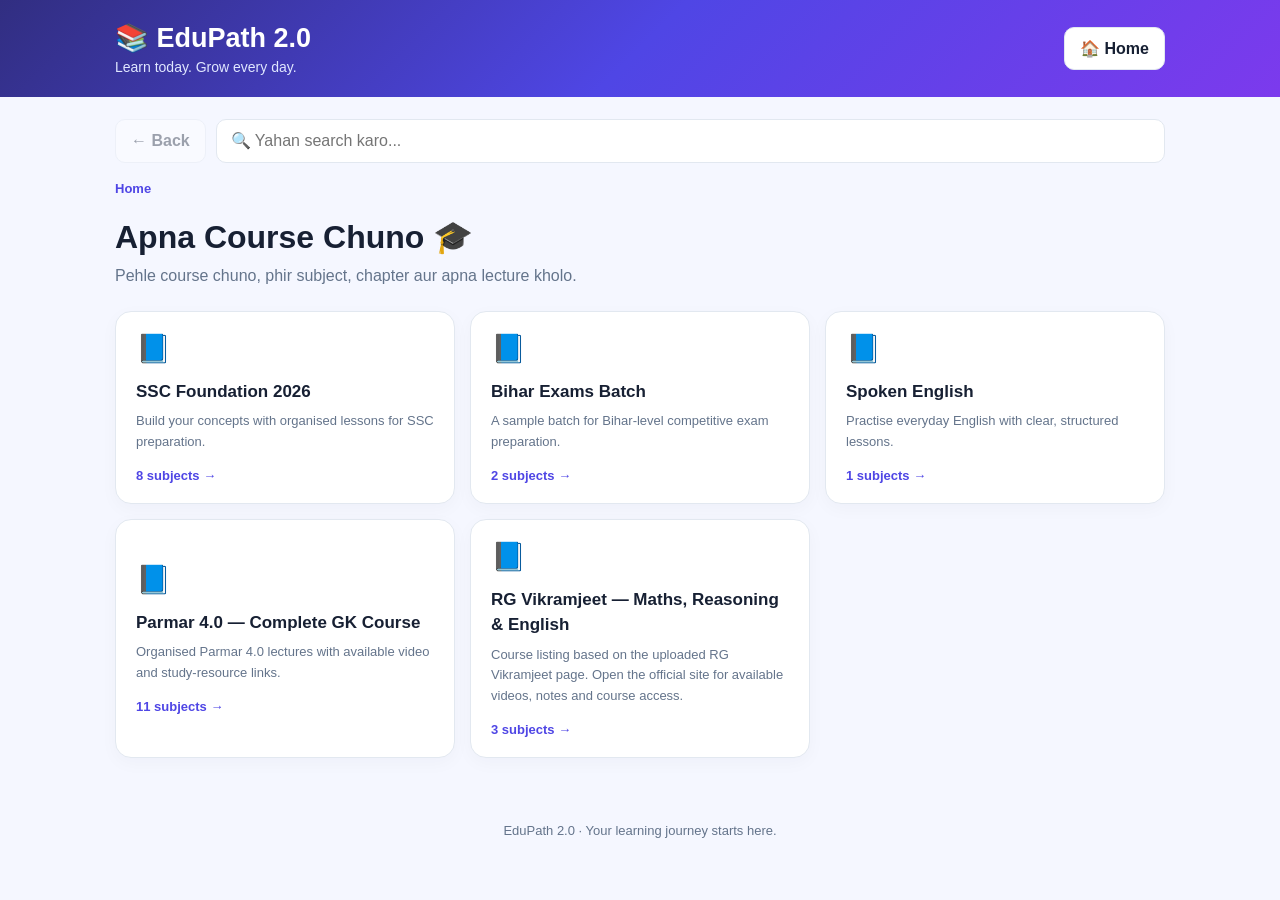
==== commit 10b8ff17: "Update index.html" ====
--- a/index.html
+++ b/index.html
@@ -1,54 +1,550 @@
-<!doctype html>
-<html lang="en">
+
+<!DOCTYPE html>
+<html lang="hi">
 <head>
-  <meta charset="utf-8">
-  <meta name="viewport" content="width=device-width, initial-scale=1">
-  <meta name="description" content="Free educational batches, subjects, lectures and PDF notes.">
-  <title>EduPath — Learn Better</title>
-  <link rel="stylesheet" href="styles.css">
+<meta charset="UTF-8">
+<meta name="viewport" content="width=device-width, initial-scale=1">
+<title>EduPath 2.0</title>
+<style>
+:root {
+  --primary: #4f46e5;
+  --dark: #172033;
+  --muted: #64748b;
+  --bg: #f5f7ff;
+  --border: #e2e8f0;
+  --white: #fff;
+}
+* { box-sizing: border-box; }
+body {
+  margin: 0;
+  background: var(--bg);
+  color: var(--dark);
+  font-family: Arial, Helvetica, sans-serif;
+}
+header {
+  background: linear-gradient(135deg,#312e81,#4f46e5,#7c3aed);
+  color: white;
+  padding: 22px 0;
+}
+.wrap { width: min(1050px,94%); margin: auto; }
+.top {
+  display: flex;
+  justify-content: space-between;
+  align-items: center;
+  gap: 12px;
+  flex-wrap: wrap;
+}
+.brand { font-size: 27px; font-weight: 800; }
+.tagline { margin-top: 5px; color: #e0e7ff; font-size: 14px; }
+main { padding: 22px 0 40px; }
+.toolbar {
+  display: flex;
+  gap: 10px;
+  flex-wrap: wrap;
+  margin-bottom: 18px;
+}
+button, input { font: inherit; }
+button { cursor: pointer; }
+.back, .home-btn {
+  border: 1px solid var(--border);
+  background: white;
+  border-radius: 10px;
+  padding: 11px 15px;
+  color: var(--dark);
+  font-weight: 700;
+}
+.back:disabled { opacity: .4; cursor: not-allowed; }
+.search {
+  flex: 1;
+  min-width: 190px;
+  border: 1px solid var(--border);
+  border-radius: 10px;
+  padding: 12px 14px;
+  outline-color: var(--primary);
+}
+.breadcrumbs {
+  display: flex;
+  flex-wrap: wrap;
+  gap: 7px;
+  align-items: center;
+  color: var(--muted);
+  font-size: 13px;
+  margin: 14px 0 22px;
+}
+.crumb {
+  border: 0;
+  padding: 0;
+  color: var(--primary);
+  background: transparent;
+  font-weight: 700;
+}
+.heading { margin: 0 0 7px; font-size: clamp(24px,4vw,32px); }
+.subtitle { margin: 0 0 22px; color: var(--muted); line-height: 1.6; }
+.grid {
+  display: grid;
+  grid-template-columns: repeat(3,minmax(0,1fr));
+  gap: 15px;
+}
+.card {
+  width: 100%;
+  text-align: left;
+  background: var(--white);
+  border: 1px solid var(--border);
+  border-radius: 16px;
+  padding: 20px;
+  color: var(--dark);
+  box-shadow: 0 5px 18px #17203308;
+  transition: transform .15s, border-color .15s;
+}
+.card:hover { transform: translateY(-2px); border-color: #a5b4fc; }
+.card-icon { font-size: 28px; margin-bottom: 14px; }
+.card-title { font-size: 17px; font-weight: 800; line-height: 1.5; }
+.card-desc { color: var(--muted); font-size: 13px; line-height: 1.6; margin-top: 7px; }
+.card-bottom { margin-top: 15px; color: var(--primary); font-size: 13px; font-weight: 700; }
+.panel {
+  background: white;
+  border: 1px solid var(--border);
+  border-radius: 16px;
+  padding: 20px;
+  margin-bottom: 16px;
+}
+.panel h3 { margin: 0 0 12px; }
+.resource-list { display: flex; flex-wrap: wrap; gap: 9px; }
+.resource {
+  display: inline-block;
+  border-radius: 10px;
+  background: #eef2ff;
+  color: #4338ca;
+  padding: 11px 14px;
+  text-decoration: none;
+  font-weight: 700;
+  font-size: 14px;
+  overflow-wrap: anywhere;
+}
+.resource:hover { background: #ddd6fe; }
+.meta { color: var(--muted); font-size: 14px; line-height: 1.7; }
+.notice {
+  background: white;
+  border: 1px dashed #cbd5e1;
+  border-radius: 14px;
+  padding: 22px;
+  line-height: 1.7;
+  color: var(--muted);
+}
+footer { text-align: center; padding: 25px 0; color: var(--muted); font-size: 13px; }
+@media(max-width:760px) {
+  .grid { grid-template-columns: repeat(2,minmax(0,1fr)); }
+}
+@media(max-width:500px) {
+  .grid { grid-template-columns: 1fr; }
+  .brand { font-size: 24px; }
+  .card { padding: 17px; }
+}
+</style>
 </head>
 <body>
-  <header class="topbar">
-    <a class="brand" href="index.html" aria-label="EduPath home"><span class="brand-mark">E</span><span>EduPath</span></a>
-    <nav><a class="nav-link active" href="index.html">Home</a><a class="nav-link" href="#batches">Batches</a></nav>
-    <a class="top-cta" href="#batches">Explore batches <span aria-hidden="true">↗</span></a>
-  </header>
-
-  <main>
-    <section class="hero">
-      <div class="hero-copy">
-        <p class="eyebrow"><span class="eyebrow-dot"></span> YOUR LEARNING SPACE</p>
-        <h1>Learn at your pace.<br><span>Grow every day.</span></h1>
-        <p class="hero-description">All your batches, subjects, lectures and study PDFs — neatly organised in one place.</p>
-        <a class="primary-button" href="#batches">Explore batches <span aria-hidden="true">→</span></a>
-        <div class="hero-note"><span class="note-icon">✓</span> Simple. Organised. Student-friendly.</div>
-      </div>
-      <div class="hero-art" aria-hidden="true">
-        <div class="art-glow"></div>
-        <div class="art-card art-card-back"><span class="mini-label">YOUR PROGRESS</span><div class="progress-ring">75%</div><span class="art-muted">Keep it up!</span></div>
-        <div class="art-card art-card-main"><div class="book-icon">▤</div><div class="art-title">Study smarter</div><div class="art-muted">One lesson at a time</div><div class="fake-lines"><i></i><i></i><i></i></div></div>
-        <div class="floating-chip chip-video">▶ &nbsp; Video lessons</div>
-        <div class="floating-chip chip-pdf">▧ &nbsp; PDF notes</div>
-      </div>
-    </section>
-
-    <section class="stats" aria-label="Platform features">
-      <div><strong>01</strong><span>Choose a batch</span></div><div><strong>02</strong><span>Open a subject</span></div><div><strong>03</strong><span>Start learning</span></div>
-    </section>
-
-    <section class="section" id="batches">
-      <div class="section-heading">
-        <div><p class="eyebrow">YOUR CLASSROOM</p><h2>Explore batches</h2><p class="section-subtitle">Pick up where your learning journey begins.</p></div>
-        <label class="search-box"><span aria-hidden="true">⌕</span><input id="batch-search" type="search" placeholder="Search batches..." aria-label="Search batches"></label>
-      </div>
-      <div id="batch-grid" class="batch-grid" aria-live="polite"></div>
-      <p id="empty-state" class="empty-state" hidden>No batches match your search.</p>
-    </section>
-    <section class="bottom-banner"><div><p class="eyebrow">SMALL STEPS, BIG RESULTS</p><h2>Make today a learning day.</h2><p>Your next lesson is just a click away.</p></div><a href="#batches" class="light-button">Find your batch →</a></section>
-  </main>
-
-  <footer><a class="brand footer-brand" href="index.html"><span class="brand-mark">E</span><span>EduPath</span></a><span>Built for curious minds.</span><span>© <span id="year"></span> EduPath</span></footer>
-  <script src="data.js"></script>
-  <script src="app.js"></script>
+
+<header>
+  <div class="wrap top">
+    <div>
+      <div class="brand">📚 EduPath 2.0</div>
+      <div class="tagline">Learn today. Grow every day.</div>
+    </div>
+    <button class="home-btn" id="homeBtn">🏠 Home</button>
+  </div>
+</header>
+
+<main class="wrap">
+  <div class="toolbar">
+    <button class="back" id="backBtn" disabled>← Back</button>
+    <input class="search" id="search" type="search"
+      placeholder="🔍 Yahan search karo..." aria-label="Search">
+  </div>
+
+  <nav class="breadcrumbs" id="breadcrumbs" aria-label="Breadcrumb"></nav>
+  <section id="app" aria-live="polite">
+    <div class="notice">EduPath load ho raha hai...</div>
+  </section>
+</main>
+
+<footer>EduPath 2.0 · Your learning journey starts here.</footer>
+
+<script src="data.js"></script>
+<script>
+(() => {
+  const app = document.getElementById("app");
+  const search = document.getElementById("search");
+  const backBtn = document.getElementById("backBtn");
+  const homeBtn = document.getElementById("homeBtn");
+  const breadcrumbs = document.getElementById("breadcrumbs");
+
+  let stack = [{ type: "home" }];
+
+  function text(value) {
+    return value == null ? "" : String(value);
+  }
+
+  function courseName(course) {
+    return course.title || course.name || course.id || "Course";
+  }
+
+  function subjectName(subject) {
+    return subject.name || subject.title || subject.id || "Subject";
+  }
+
+  function subjectsOf(course) {
+    return Array.isArray(course.subjects) ? course.subjects : [];
+  }
+
+  function lecturesOf(subject) {
+    return Array.isArray(subject.lectures) ? subject.lectures : [];
+  }
+
+  function el(tag, className, value) {
+    const node = document.createElement(tag);
+    if (className) node.className = className;
+    if (value !== undefined) node.textContent = text(value);
+    return node;
+  }
+
+  function add(parent, child) {
+    parent.appendChild(child);
+    return child;
+  }
+
+  function current() {
+    return stack[stack.length - 1];
+  }
+
+  function courseAt(index) {
+    return COURSE_DATA[index];
+  }
+
+  function subjectAt(page) {
+    return subjectsOf(courseAt(page.courseIndex))[page.subjectIndex];
+  }
+
+  // Subject ke lectures ko chapter folders mein arrange karo.
+  // Agar data.js mein chapters nahi hain, to lecture ke chapter/unit/topic
+  // field se grouping hogi; warna "All Lectures" folder banega.
+  function chaptersOf(subject) {
+    if (Array.isArray(subject.chapters) && subject.chapters.length) {
+      return subject.chapters.map((chapter, index) => ({
+        key: "chapter:" + index,
+        name: chapter.title || chapter.name || chapter.id || ("Chapter " + (index + 1)),
+        description: chapter.description || "",
+        lectures: Array.isArray(chapter.lectures) ? chapter.lectures : []
+      }));
+    }
+
+    const lectures = lecturesOf(subject);
+    const groups = new Map();
+
+    lectures.forEach((lecture, index) => {
+      const chapterName =
+        lecture.chapterName ||
+        lecture.chapter ||
+        lecture.unit ||
+        lecture.topic ||
+        "All Lectures";
+
+      const key = text(chapterName);
+      if (!groups.has(key)) groups.set(key, []);
+      groups.get(key).push({ ...lecture, __originalIndex: index });
+    });
+
+    return Array.from(groups.entries()).map(([name, items], index) => ({
+      key: "group:" + index,
+      name,
+      description: "",
+      lectures: items
+    }));
+  }
+
+  function getChapter(page) {
+    const chapters = chaptersOf(subjectAt(page));
+    return chapters.find(chapter => chapter.key === page.chapterKey) || null;
+  }
+
+  function makeCard(icon, title, description, bottom, onClick) {
+    const button = el("button", "card");
+    button.type = "button";
+    add(button, el("div", "card-icon", icon));
+    add(button, el("div", "card-title", title));
+    if (description) add(button, el("div", "card-desc", description));
+    if (bottom) add(button, el("div", "card-bottom", bottom));
+    button.addEventListener("click", onClick);
+    return button;
+  }
+
+  function openPage(page) {
+    stack.push(page);
+    search.value = "";
+    render();
+    window.scrollTo({ top: 0, behavior: "smooth" });
+  }
+
+  function goBack() {
+    if (stack.length > 1) {
+      stack.pop();
+      search.value = "";
+      render();
+    }
+  }
+
+  function goHome() {
+    stack = [{ type: "home" }];
+    search.value = "";
+    render();
+    window.scrollTo({ top: 0, behavior: "smooth" });
+  }
+
+  function goTo(index) {
+    stack = stack.slice(0, index + 1);
+    search.value = "";
+    render();
+  }
+
+  function renderBreadcrumbs() {
+    breadcrumbs.replaceChildren();
+
+    stack.forEach((page, index) => {
+      if (index > 0) add(breadcrumbs, el("span", "", "›"));
+
+      const label =
+        page.type === "home" ? "Home" :
+        page.type === "course" ? courseName(courseAt(page.courseIndex)) :
+        page.type === "subject" ? subjectName(subjectAt(page)) :
+        page.type === "chapter" ? (getChapter(page)?.name || "Chapter") :
+        (page.lecture?.title || "Lecture");
+
+      const crumb = el("button", "crumb", label);
+      crumb.type = "button";
+      crumb.addEventListener("click", () => goTo(index));
+      add(breadcrumbs, crumb);
+    });
+  }
+
+  function addResource(container, label, url) {
+    if (typeof url !== "string" || !url.trim()) return;
+
+    try {
+      const parsed = new URL(url.trim(), window.location.href);
+      if (!["https:", "http:"].includes(parsed.protocol)) return;
+
+      const link = el("a", "resource", label);
+      link.href = parsed.href;
+      link.target = "_blank";
+      link.rel = "noopener noreferrer";
+      add(container, link);
+    } catch (_) {}
+  }
+
+  function showHome(query) {
+    const heading = el("h1", "heading", "Apna Course Chuno 🎓");
+    add(app, heading);
+    add(app, el("p", "subtitle",
+      "Pehle course chuno, phir subject, chapter aur apna lecture kholo."));
+
+    const grid = add(app, el("div", "grid"));
+    let count = 0;
+
+    COURSE_DATA.forEach((course, index) => {
+      const name = courseName(course);
+      const description = course.description || "Course ke subjects aur lectures dekhein.";
+      const searchable = (name + " " + description).toLowerCase();
+      if (query && !searchable.includes(query)) return;
+
+      count++;
+      grid.appendChild(makeCard(
+        "📘",
+        name,
+        description,
+        subjectsOf(course).length + " subjects  →",
+        () => openPage({ type: "course", courseIndex: index })
+      ));
+    });
+
+    if (!count) showEmpty("Is search se koi course nahi mila.");
+  }
+
+  function showCourse(page, query) {
+    const course = courseAt(page.courseIndex);
+    add(app, el("h1", "heading", courseName(course)));
+    add(app, el("p", "subtitle",
+      course.description || "Apne course ka subject select karo."));
+
+    const grid = add(app, el("div", "grid"));
+    let count = 0;
+
+    subjectsOf(course).forEach((subject, subjectIndex) => {
+      const name = subjectName(subject);
+      const chapters = chaptersOf(subject);
+      const lectures = chapters.reduce((sum, chapter) => sum + chapter.lectures.length, 0);
+      const searchable = (name + " " + text(subject.description)).toLowerCase();
+      if (query && !searchable.includes(query)) return;
+
+      count++;
+      grid.appendChild(makeCard(
+        "📂",
+        name,
+        subject.description || "Is subject ke chapters aur lectures dekho.",
+        chapters.length + " folders · " + lectures + " lectures  →",
+        () => openPage({
+          type: "subject",
+          courseIndex: page.courseIndex,
+          subjectIndex
+        })
+      ));
+    });
+
+    if (!count) showEmpty("Is search se koi subject nahi mila.");
+  }
+
+  function showSubject(page, query) {
+    const subject = subjectAt(page);
+    add(app, el("h1", "heading", subjectName(subject)));
+    add(app, el("p", "subtitle",
+      subject.description || "Chapter folder kholo aur lecture select karo."));
+
+    const grid = add(app, el("div", "grid"));
+    let count = 0;
+
+    chaptersOf(subject).forEach(chapter => {
+      const lectureCount = chapter.lectures.length;
+      const searchable = (chapter.name + " " + chapter.description).toLowerCase();
+      if (query && !searchable.includes(query)) return;
+
+      count++;
+      grid.appendChild(makeCard(
+        "📁",
+        chapter.name,
+        chapter.description || "Is folder ke andar ke lectures dekho.",
+        lectureCount + " lectures  →",
+        () => openPage({
+          type: "chapter",
+          courseIndex: page.courseIndex,
+          subjectIndex: page.subjectIndex,
+          chapterKey: chapter.key
+        })
+      ));
+    });
+
+    if (!count) showEmpty("Is subject mein koi chapter ya lecture nahi mila.");
+  }
+
+  function showChapter(page, query) {
+    const chapter = getChapter(page);
+    if (!chapter) return showEmpty("Chapter nahi mila. Back dabakar wapas jao.");
+
+    add(app, el("h1", "heading", chapter.name));
+    add(app, el("p", "subtitle",
+      chapter.description || "Apna lecture chuno."));
+
+    const grid = add(app, el("div", "grid"));
+    let count = 0;
+
+    chapter.lectures.forEach((lecture, index) => {
+      const title = lecture.title || ("Lecture " + (index + 1));
+      const searchable = (
+        title + " " + text(lecture.description) + " " + text(lecture.duration)
+      ).toLowerCase();
+
+      if (query && !searchable.includes(query)) return;
+
+      count++;
+      grid.appendChild(makeCard(
+        "▶️",
+        title,
+        lecture.description || "Video, PDF aur available study resources dekho.",
+        (lecture.duration ? "⏱ " + lecture.duration + " · " : "") + "Lecture kholo →",
+        () => openPage({
+          type: "lecture",
+          courseIndex: page.courseIndex,
+          subjectIndex: page.subjectIndex,
+          chapterKey: page.chapterKey,
+          lecture
+        })
+      ));
+    });
+
+    if (!count) showEmpty("Is folder mein search se koi lecture nahi mila.");
+  }
+
+  function showLecture(page) {
+    const lecture = page.lecture;
+
+    add(app, el("h1", "heading", lecture.title || "Lecture"));
+    add(app, el("p", "subtitle",
+      "Is lecture ke available videos, PDFs aur study resources yahan milenge."));
+
+    const info = add(app, el("section", "panel"));
+    add(info, el("h3", "", "📖 Lecture Details"));
+
+    if (lecture.duration) {
+      add(info, el("p", "meta", "⏱ Duration: " + lecture.duration));
+    }
+
+    if (lecture.description) {
+      add(info, el("p", "meta", lecture.description));
+    }
+
+    const resources = add(app, el("section", "panel"));
+    add(resources, el("h3", "", "📚 Study Resources"));
+    const list = add(resources, el("div", "resource-list"));
+    const before = list.childElementCount;
+
+    addResource(list, "▶ Watch Video", lecture.videoUrl);
+    addResource(list, "📄 PDF Notes", lecture.pdfUrl);
+    addResource(list, "🇮🇳 Hindi Notes", lecture.notesHiUrl);
+    addResource(list, "🇬🇧 English Notes", lecture.notesEnUrl);
+    addResource(list, "📝 Quiz", lecture.quizUrl);
+    addResource(list, "✍ Handwritten Notes", lecture.handwrittenUrl);
+    addResource(list, "📊 PPT", lecture.pptUrl);
+
+    if (list.childElementCount === before) {
+      add(resources, el("p", "meta",
+        "Is lecture ke links abhi data.js mein add nahi kiye gaye hain."));
+    }
+  }
+
+  function showEmpty(message) {
+    add(app, el("div", "notice", message));
+  }
+
+  function render() {
+    app.replaceChildren();
+    renderBreadcrumbs();
+    backBtn.disabled = stack.length <= 1;
+
+    if (typeof COURSE_DATA === "undefined" || !Array.isArray(COURSE_DATA)) {
+      showEmpty(
+        "Course data load nahi hua. Check karo ki index.html aur data.js ek hi folder mein hain aur data.js mein COURSE_DATA array hai."
+      );
+      return;
+    }
+
+    if (COURSE_DATA.length === 0) {
+      showEmpty("data.js mein abhi koi course nahi hai.");
+      return;
+    }
+
+    const query = search.value.trim().toLowerCase();
+    const page = current();
+
+    if (page.type === "home") showHome(query);
+    else if (page.type === "course") showCourse(page, query);
+    else if (page.type === "subject") showSubject(page, query);
+    else if (page.type === "chapter") showChapter(page, query);
+    else if (page.type === "lecture") showLecture(page);
+  }
+
+  backBtn.addEventListener("click", goBack);
+  homeBtn.addEventListener("click", goHome);
+  search.addEventListener("input", render);
+
+  render();
+})();
+</script>
 </body>
-</html>+</html>
